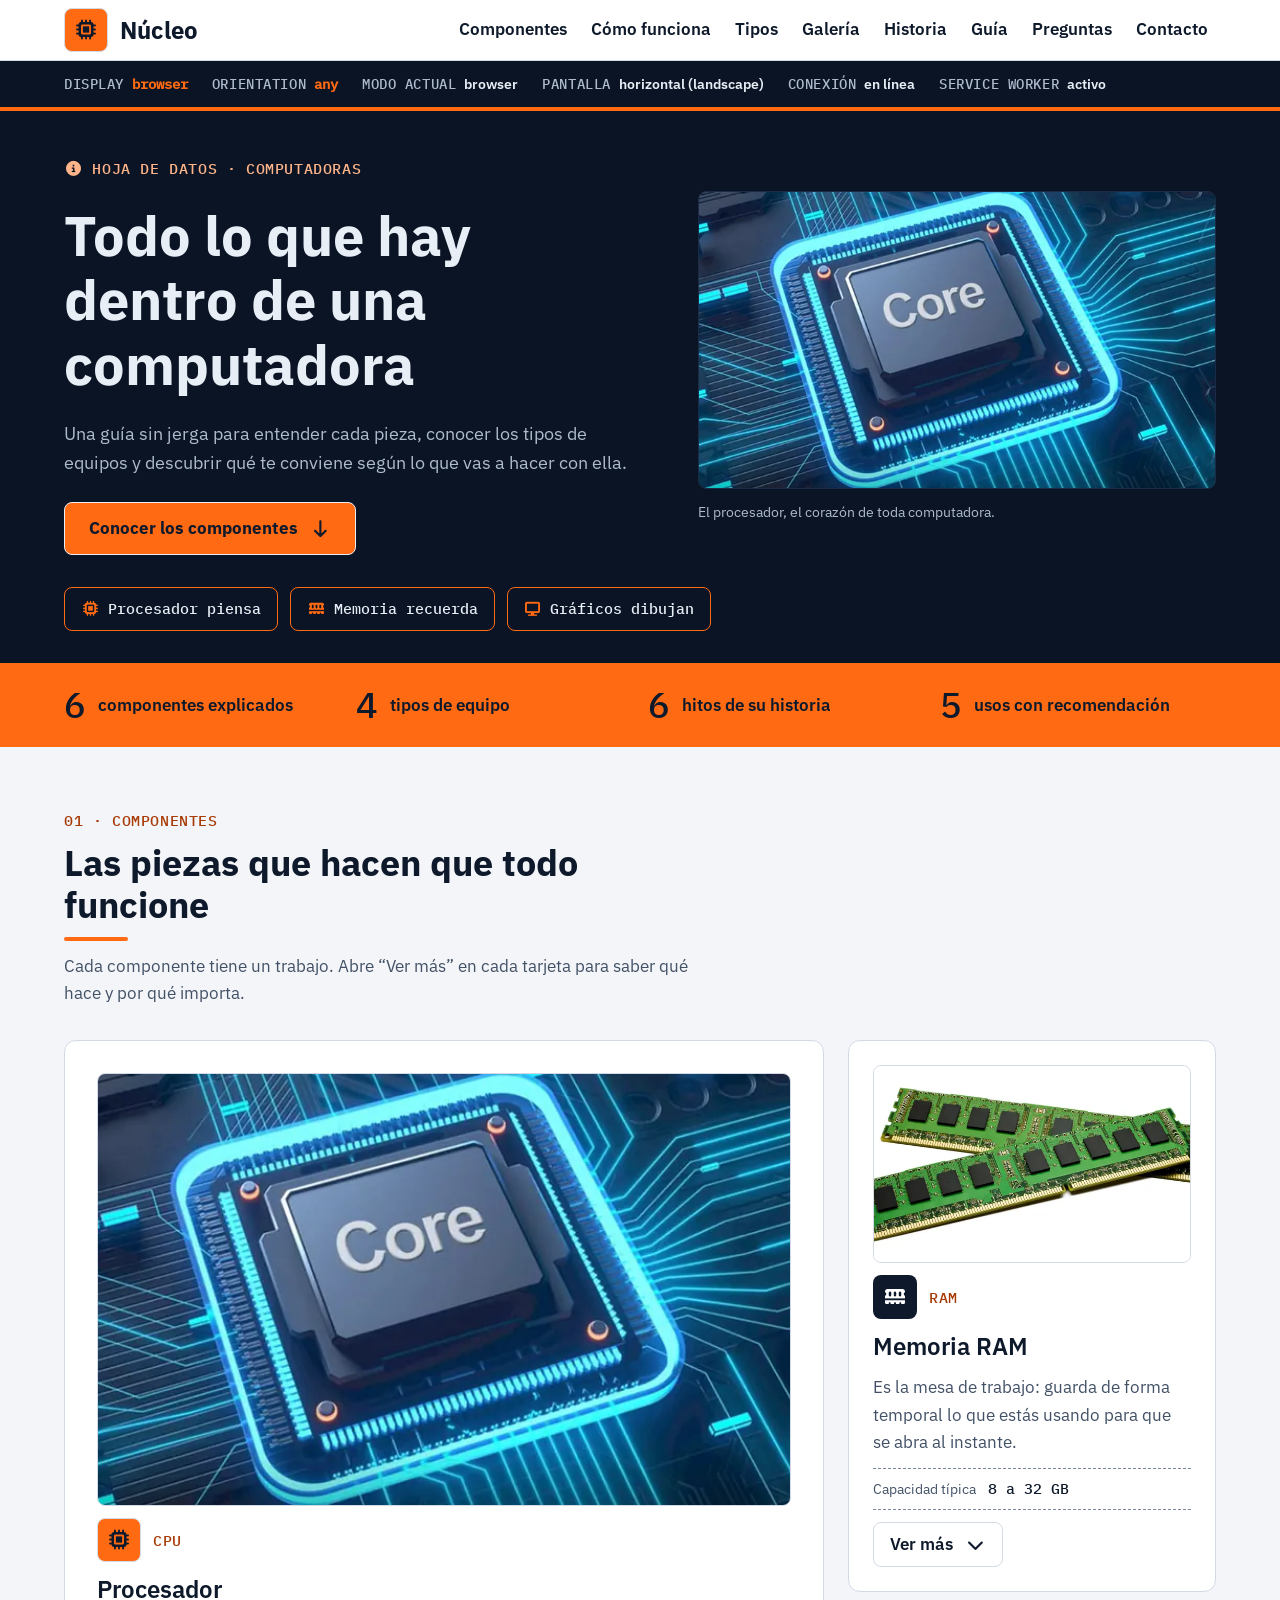
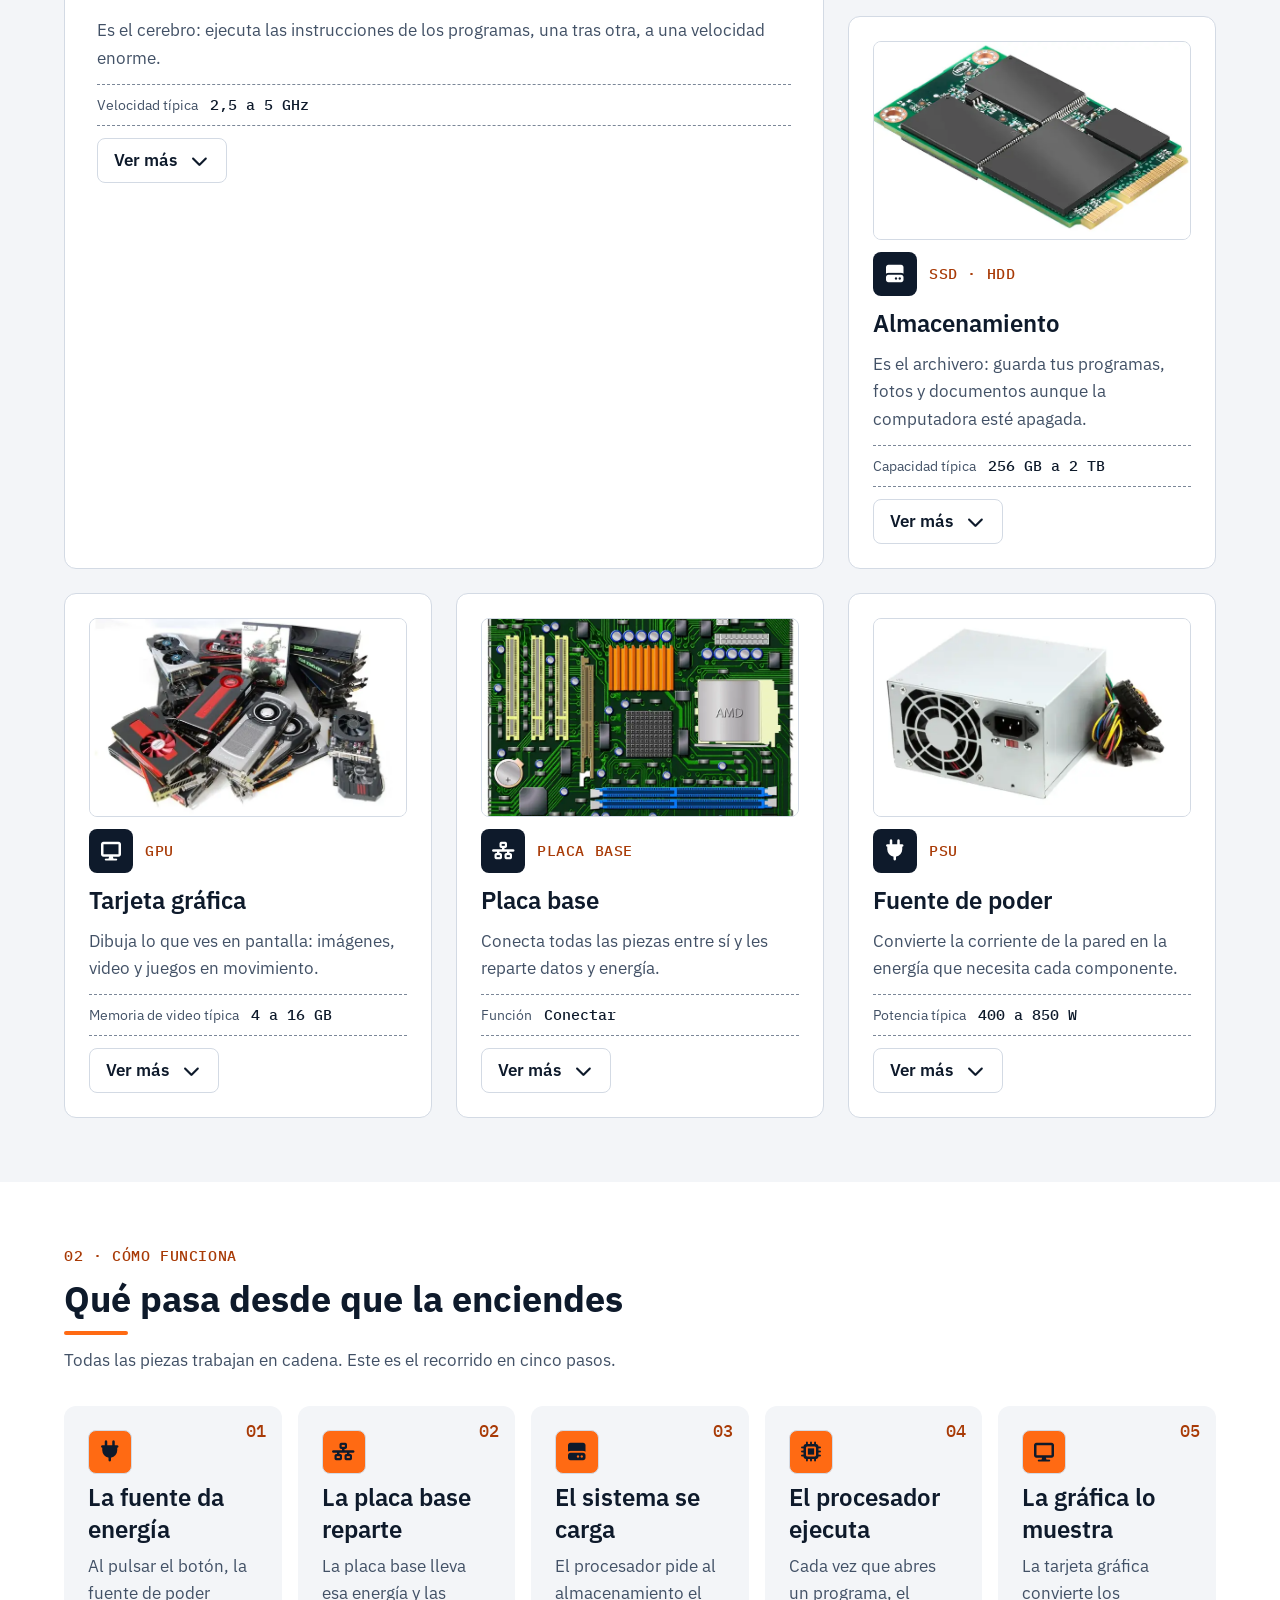
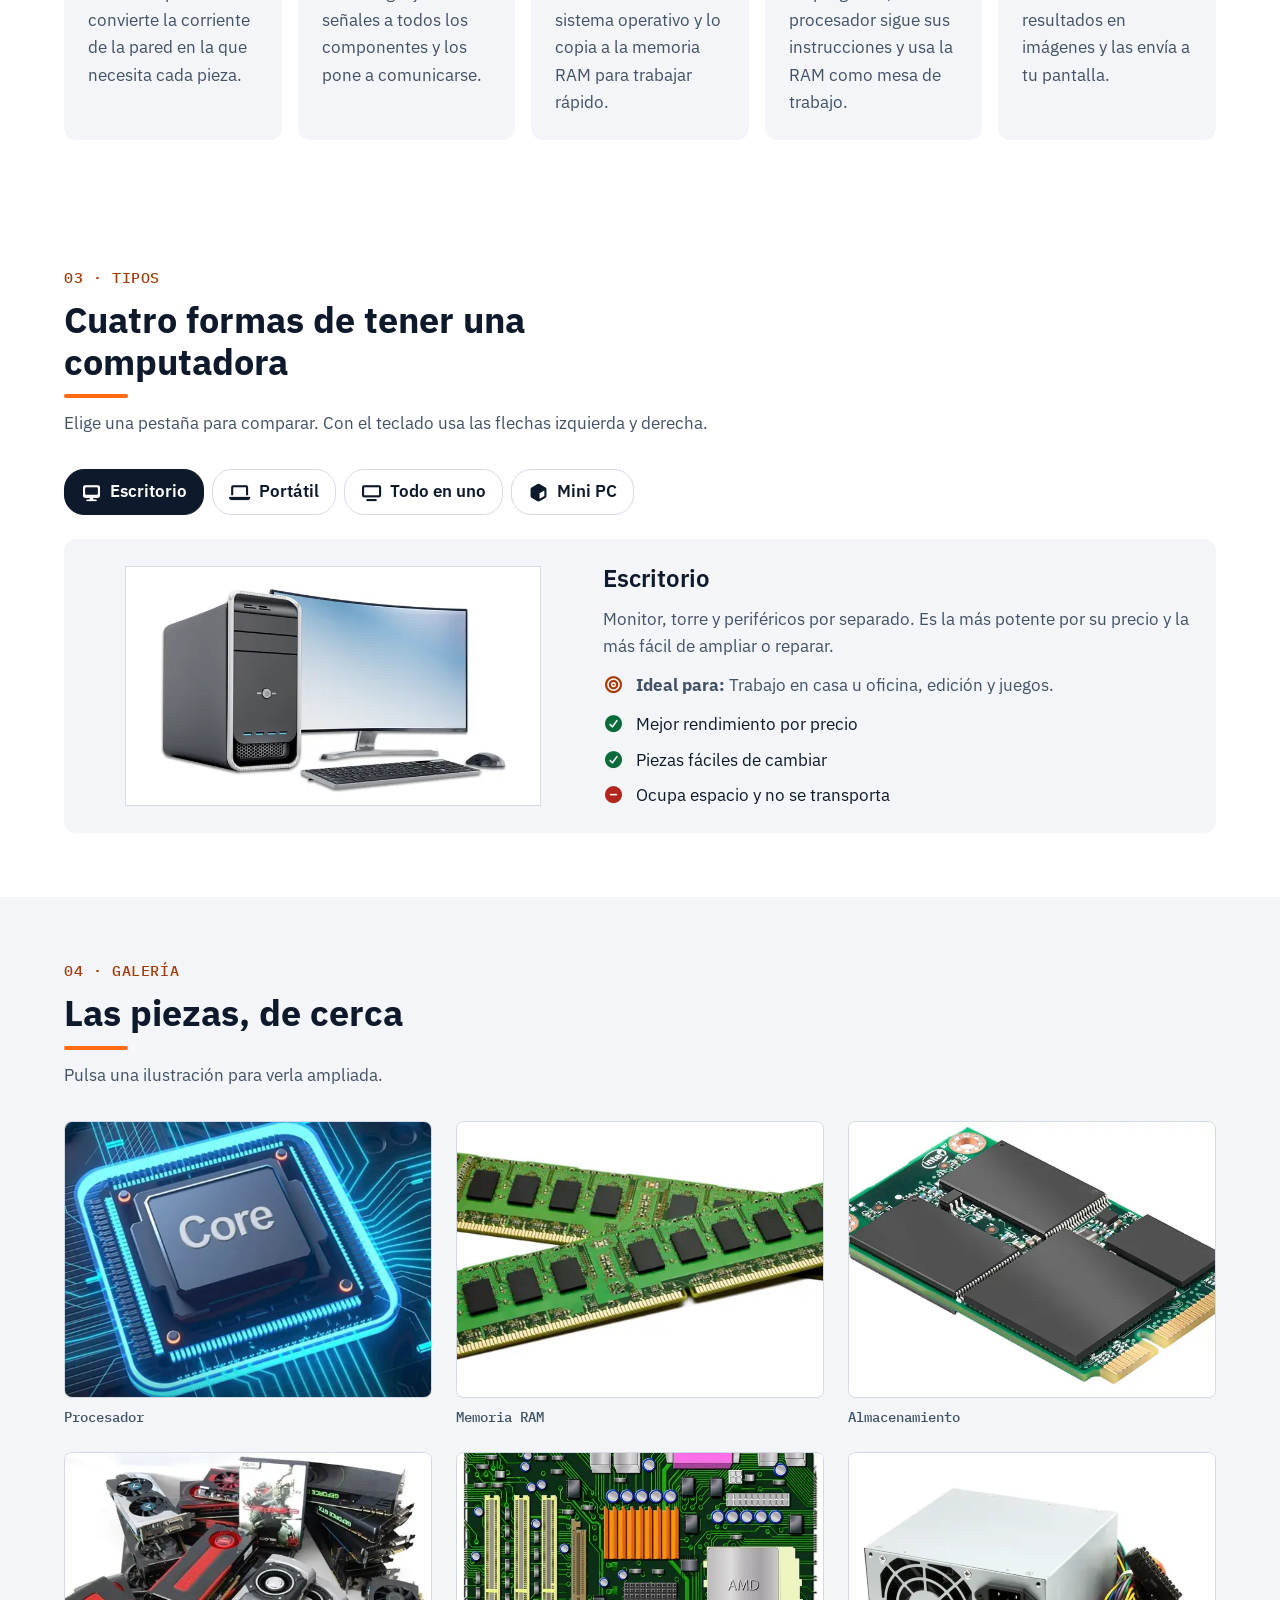
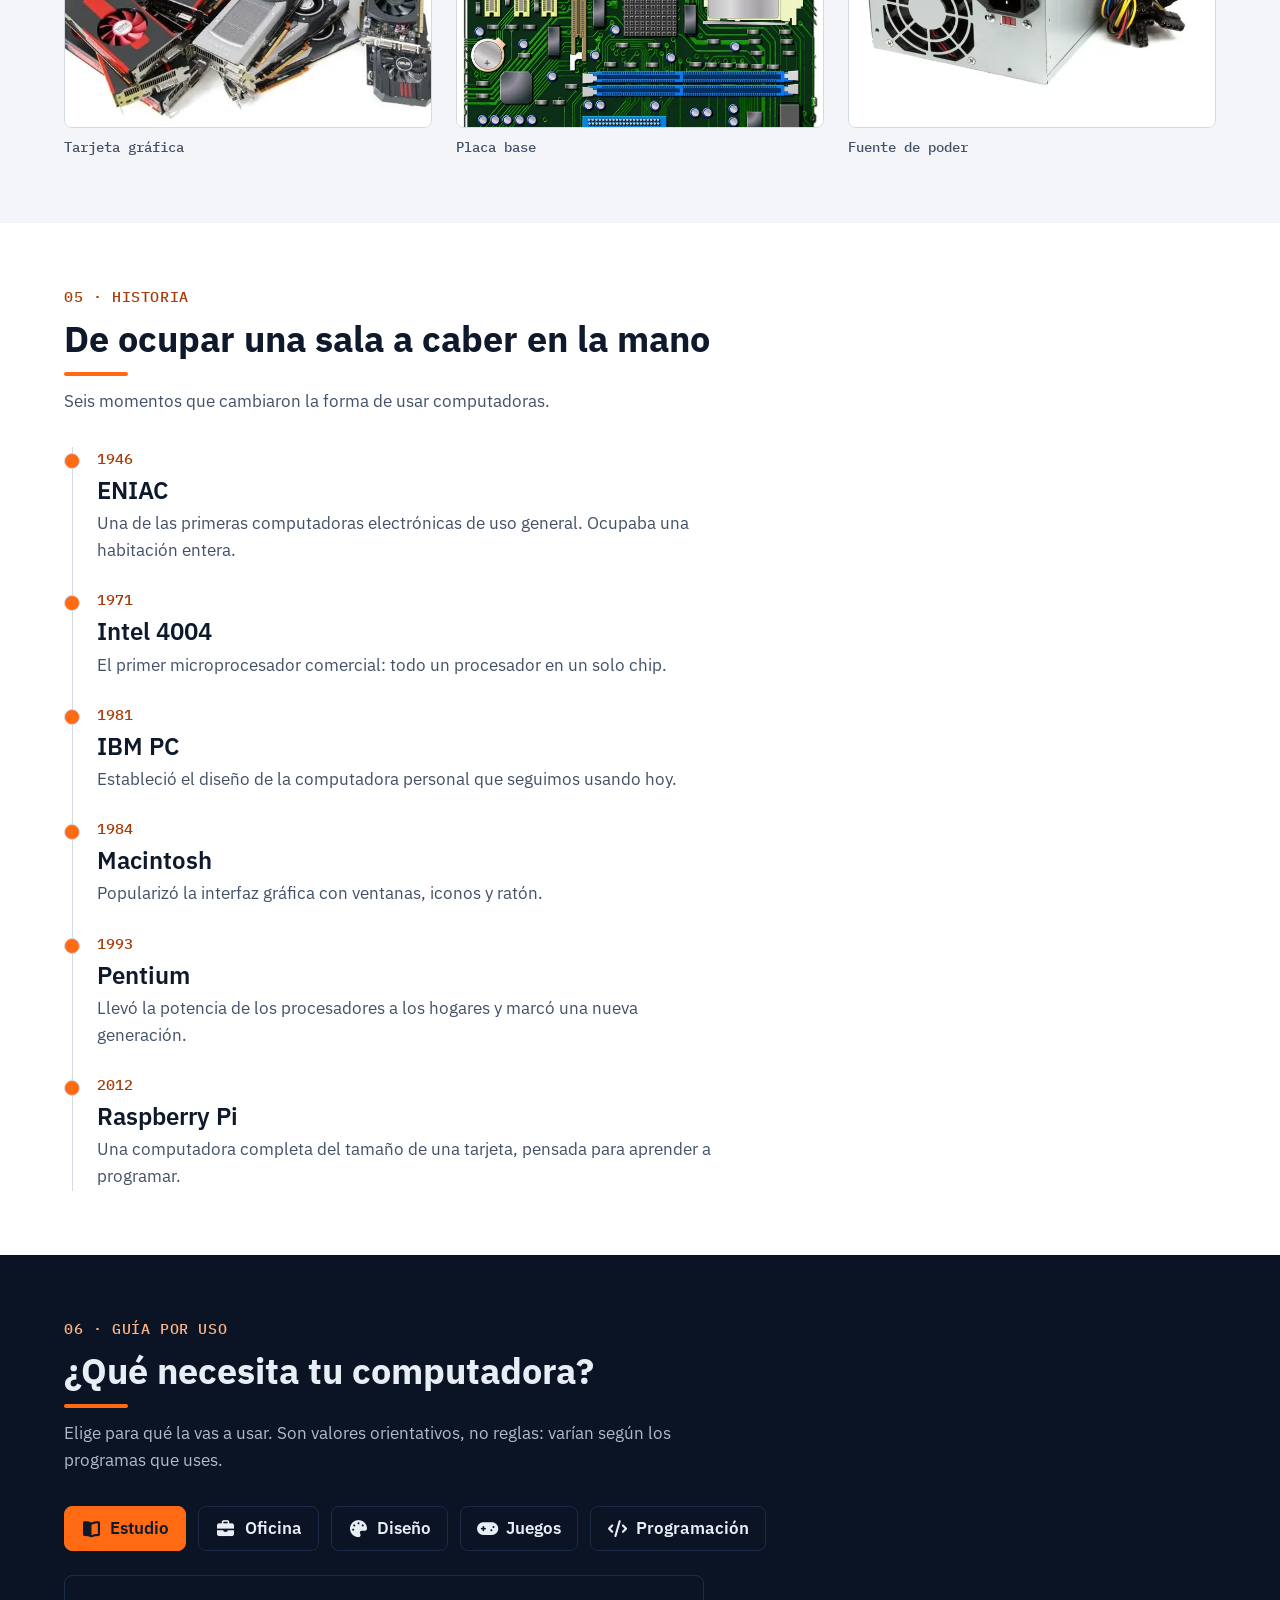
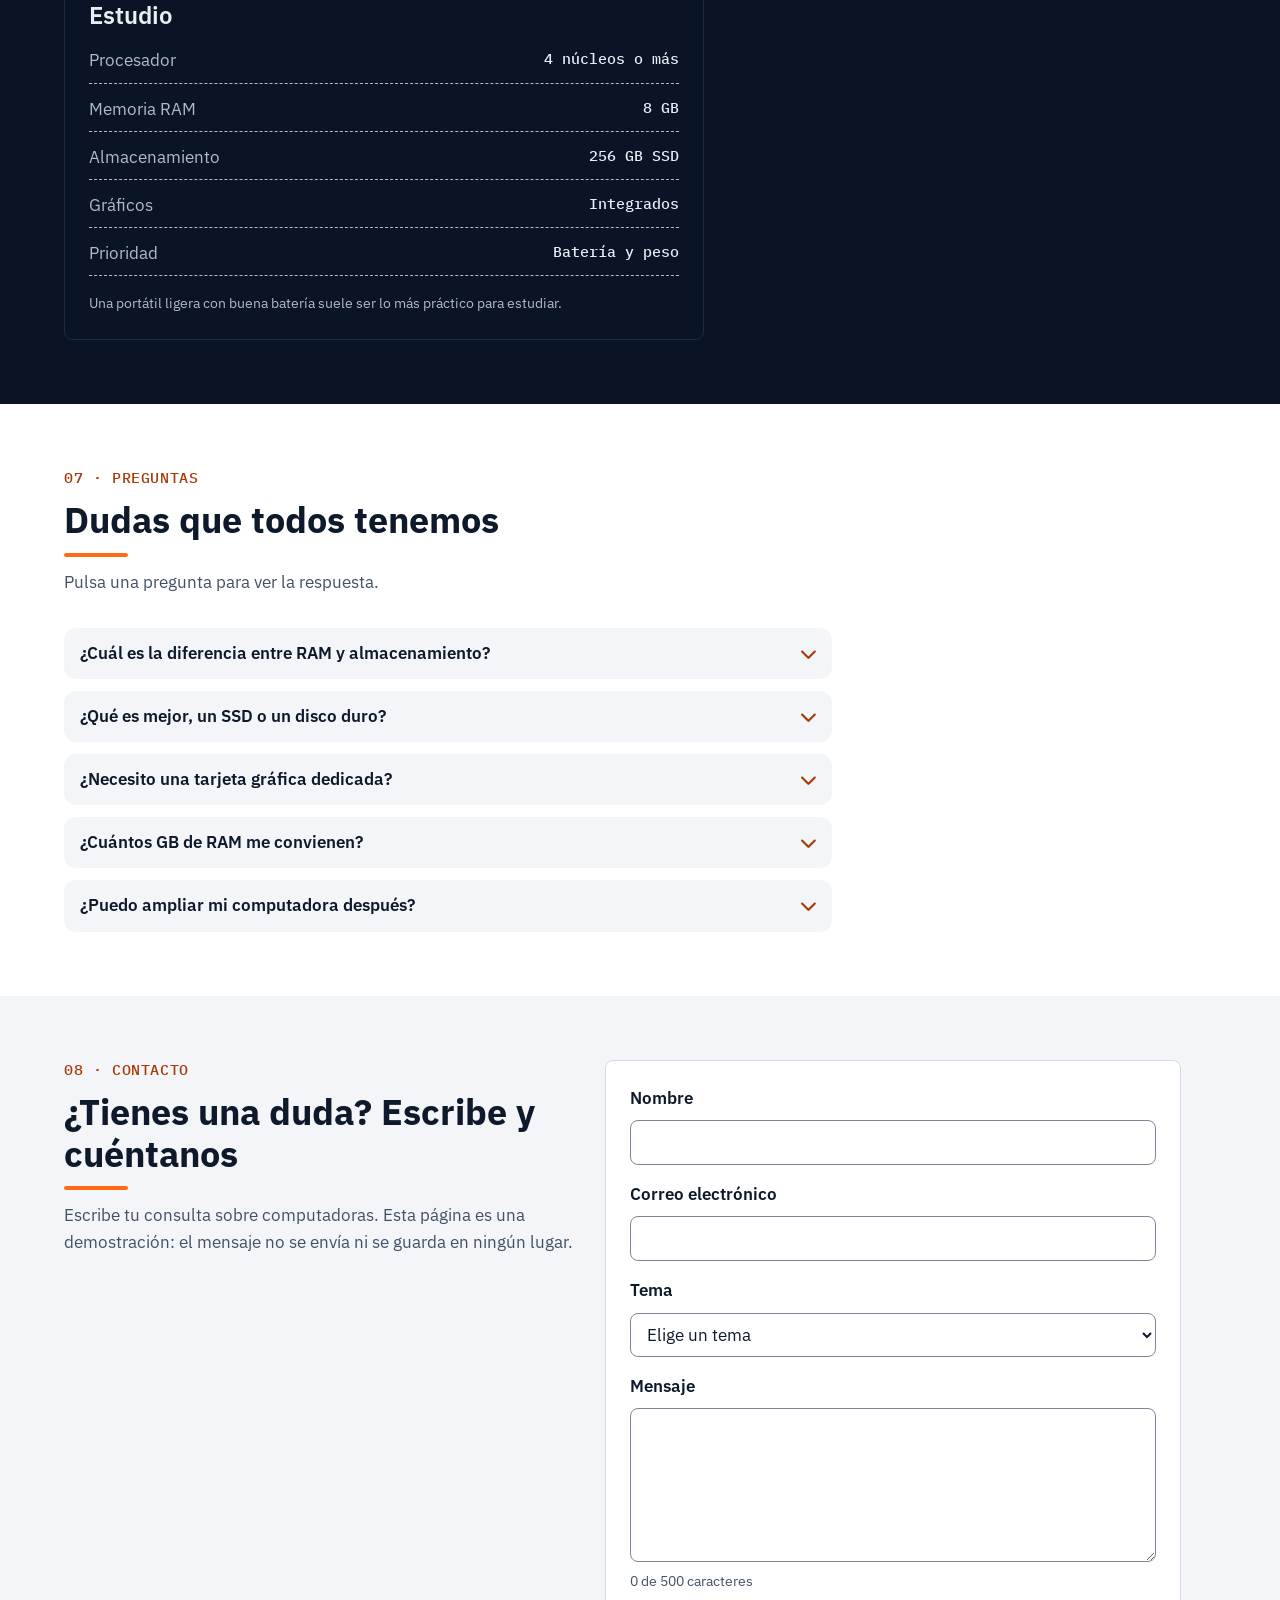
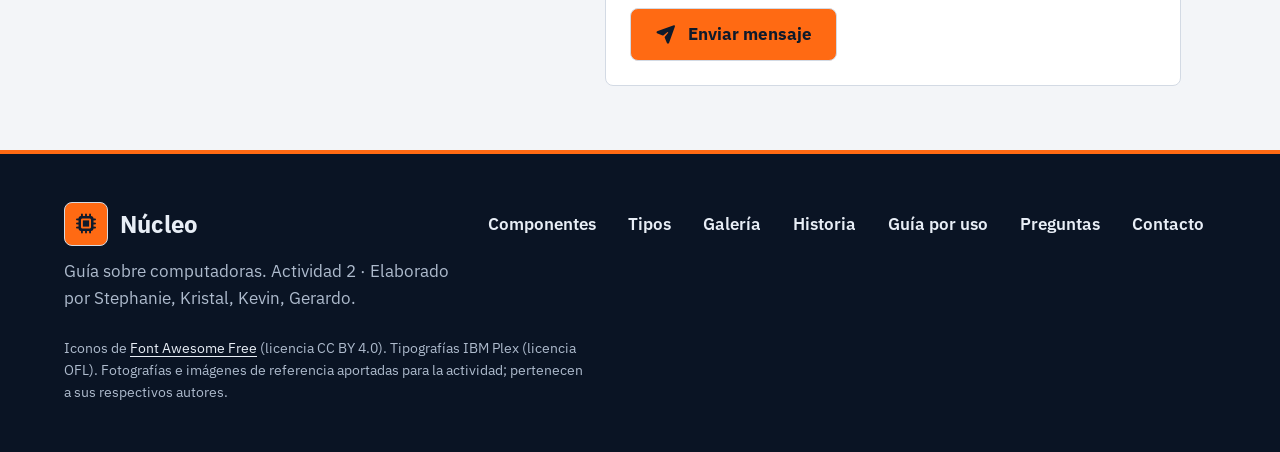
==== browser/index.html @ 6252b2b0 "pwa en 4 modos" ====
<!DOCTYPE html>
<html lang="es">
<head>
  <meta charset="utf-8">
  <meta name="viewport" content="width=device-width, initial-scale=1">
  <meta http-equiv="Content-Security-Policy" content="default-src 'self'; script-src 'self'; style-src 'self'; img-src 'self'; font-src 'self'; object-src 'none'; base-uri 'none'; form-action 'none'">
  <title>Núcleo · PWA browser</title>
  <meta name="description" content="Guía clara sobre computadoras: componentes, tipos, historia y qué equipo conviene según tu uso.">
  <link rel="icon" href="img/favicon.svg" type="image/svg+xml">
  <link rel="stylesheet" href="vendor/fontawesome/css/all.min.css">
  <link rel="stylesheet" href="css/estilos.css">
  <script src="js/app.js" defer></script>
  <link rel="manifest" href="manifest.json">
  <meta name="theme-color" content="#0A1424">
  <meta name="mobile-web-app-capable" content="yes">
  <meta name="apple-mobile-web-app-capable" content="yes">
  <meta name="apple-mobile-web-app-title" content="Núcleo Browser">
  <meta name="apple-mobile-web-app-status-bar-style" content="black-translucent">
  <link rel="apple-touch-icon" href="icons/apple-touch-icon.png">
  <link rel="stylesheet" href="css/pwa.css">
  <script src="js/pwa.js" defer></script>
</head>
<body>
  <a class="salto" href="#contenido">Saltar al contenido</a>

  <header class="encabezado">
    <div class="encabezado-interior">
      <a class="marca" href="#inicio" aria-label="Núcleo, ir al inicio">
        <span class="marca-logo"><i class="fa-solid fa-microchip" aria-hidden="true"></i></span>
        <span class="marca-nombre">Núcleo</span>
      </a>
      <button class="menu-boton" type="button" aria-expanded="false" aria-controls="menu-principal">
        <i class="fa-solid fa-bars" aria-hidden="true"></i>
        <span>Menú</span>
      </button>
      <nav id="menu-principal" class="menu" aria-label="Principal">
        <ul>
          <li><a href="#componentes">Componentes</a></li>
          <li><a href="#funcionamiento">Cómo funciona</a></li>
          <li><a href="#tipos">Tipos</a></li>
          <li><a href="#galeria">Galería</a></li>
          <li><a href="#historia">Historia</a></li>
          <li><a href="#guia">Guía</a></li>
          <li><a href="#preguntas">Preguntas</a></li>
          <li><a href="#contacto">Contacto</a></li>
        </ul>
      </nav>
    </div>
  </header>

  <section class="ficha-pwa" aria-label="Datos de esta versión PWA">
    <div class="contenedor ficha-pwa-interior">
      <dl>
        <div><dt>display</dt><dd class="declarado" id="pwa-display">browser</dd></div>
        <div><dt>orientation</dt><dd class="declarado" id="pwa-orientation">any</dd></div>
        <div><dt>Modo actual</dt><dd id="pwa-modo">—</dd></div>
        <div><dt>Pantalla</dt><dd id="pwa-giro">—</dd></div>
        <div><dt>Conexión</dt><dd id="pwa-red">—</dd></div>
        <div id="pwa-sw-dd"><dt>Service worker</dt><dd id="pwa-sw">—</dd></div>
      </dl>
      <button id="pwa-instalar" class="boton-instalar" type="button" hidden>
        <i class="fa-solid fa-download" aria-hidden="true"></i> Instalar app
      </button>
    </div>
  </section>

  <main id="contenido">
    <section id="inicio" class="hero" aria-labelledby="hero-titulo">
      <div class="hero-interior">
        <div class="hero-texto">
          <p class="rotulo rotulo-noche"><i class="fa-solid fa-circle-info" aria-hidden="true"></i> Hoja de datos · Computadoras</p>
          <h1 id="hero-titulo">Todo lo que hay dentro de una computadora</h1>
          <p class="hero-descripcion">Una guía sin jerga para entender cada pieza, conocer los tipos de equipos y descubrir qué te conviene según lo que vas a hacer con ella.</p>
          <a class="boton boton-primario" href="#componentes">
            Conocer los componentes
            <i class="fa-solid fa-arrow-down" aria-hidden="true"></i>
          </a>
        </div>
        <figure class="hero-visual">
          <div class="hero-marco">
            <img src="img/procesador.webp" alt="Procesador moderno con la palabra Core sobre una placa con pistas luminosas azules" width="720" height="412">
          </div>
          <figcaption class="hero-leyenda">El procesador, el corazón de toda computadora.</figcaption>
        </figure>
      </div>
      <ul class="hero-luces" aria-label="Piezas que trabajan juntas">
        <li class="luz luz-1"><i class="fa-solid fa-microchip" aria-hidden="true"></i> Procesador piensa</li>
        <li class="luz luz-2"><i class="fa-solid fa-memory" aria-hidden="true"></i> Memoria recuerda</li>
        <li class="luz luz-3"><i class="fa-solid fa-display" aria-hidden="true"></i> Gráficos dibujan</li>
      </ul>
    </section>

    <section class="cifras" aria-label="La guía en cifras">
      <ul class="cifras-lista">
        <li><span class="cifra">6</span> <span>componentes explicados</span></li>
        <li><span class="cifra">4</span> <span>tipos de equipo</span></li>
        <li><span class="cifra">6</span> <span>hitos de su historia</span></li>
        <li><span class="cifra">5</span> <span>usos con recomendación</span></li>
      </ul>
    </section>

    <section id="componentes" class="seccion" aria-labelledby="componentes-titulo">
      <div class="contenedor">
        <header class="seccion-cabecera">
          <p class="rotulo">01 · Componentes</p>
          <h2 id="componentes-titulo">Las piezas que hacen que todo funcione</h2>
          <p class="seccion-intro">Cada componente tiene un trabajo. Abre “Ver más” en cada tarjeta para saber qué hace y por qué importa.</p>
        </header>
        <div class="tarjetas">
          <article class="tarjeta tarjeta-destacada">
            <img class="tarjeta-foto" src="img/procesador.webp" alt="Procesador moderno con la palabra Core sobre una placa con pistas luminosas" width="720" height="412" loading="lazy">
            <div class="tarjeta-cabecera">
              <span class="tarjeta-icono"><i class="fa-solid fa-microchip" aria-hidden="true"></i></span>
              <p class="rotulo">CPU</p>
            </div>
            <h3>Procesador</h3>
            <p>Es el cerebro: ejecuta las instrucciones de los programas, una tras otra, a una velocidad enorme.</p>
            <p class="dato"><span class="dato-rotulo">Velocidad típica</span> <span class="dato-valor">2,5 a 5 GHz</span></p>
            <button class="ver-mas" type="button" aria-expanded="false" aria-controls="detalle-cpu">
              <span class="ver-mas-texto">Ver más</span>
              <i class="fa-solid fa-chevron-down" aria-hidden="true"></i>
            </button>
            <div id="detalle-cpu" class="detalle" hidden>
              <p>Un procesador moderno reúne varios núcleos: cada uno puede encargarse de una tarea distinta al mismo tiempo. Más núcleos ayudan al editar video o al abrir muchos programas; una velocidad mayor ayuda a que cada tarea termine antes.</p>
              <h4>Qué mirar al comprar</h4>
              <ul class="lista-iconos">
                <li><i class="fa-solid fa-circle-check" aria-hidden="true"></i> Cantidad de núcleos e hilos</li>
                <li><i class="fa-solid fa-circle-check" aria-hidden="true"></i> Velocidad en GHz</li>
                <li><i class="fa-solid fa-circle-check" aria-hidden="true"></i> Que sea compatible con tu placa base</li>
              </ul>
              <p class="curioso"><i class="fa-solid fa-lightbulb" aria-hidden="true"></i> <span><strong>Dato curioso:</strong> Un procesador se calienta: por eso lleva un disipador con ventilador encima.</span></p>
            </div>
          </article>

          <article class="tarjeta">
            <img class="tarjeta-foto" src="img/memoria-ram.webp" alt="Dos módulos de memoria RAM sobre fondo blanco" width="720" height="412" loading="lazy">
            <div class="tarjeta-cabecera">
              <span class="tarjeta-icono"><i class="fa-solid fa-memory" aria-hidden="true"></i></span>
              <p class="rotulo">RAM</p>
            </div>
            <h3>Memoria RAM</h3>
            <p>Es la mesa de trabajo: guarda de forma temporal lo que estás usando para que se abra al instante.</p>
            <p class="dato"><span class="dato-rotulo">Capacidad típica</span> <span class="dato-valor">8 a 32 GB</span></p>
            <button class="ver-mas" type="button" aria-expanded="false" aria-controls="detalle-ram">
              <span class="ver-mas-texto">Ver más</span>
              <i class="fa-solid fa-chevron-down" aria-hidden="true"></i>
            </button>
            <div id="detalle-ram" class="detalle" hidden>
              <p>Cuando apagas la computadora, la RAM se vacía. Si te falta memoria, el equipo se vuelve lento al tener muchas pestañas o programas abiertos a la vez.</p>
              <h4>Qué mirar al comprar</h4>
              <ul class="lista-iconos">
                <li><i class="fa-solid fa-circle-check" aria-hidden="true"></i> Capacidad total en GB</li>
                <li><i class="fa-solid fa-circle-check" aria-hidden="true"></i> Tipo (DDR4 o DDR5) compatible con tu placa</li>
                <li><i class="fa-solid fa-circle-check" aria-hidden="true"></i> Dos módulos iguales rinden mejor que uno</li>
              </ul>
              <p class="curioso"><i class="fa-solid fa-lightbulb" aria-hidden="true"></i> <span><strong>Dato curioso:</strong> La RAM es miles de veces más rápida que un disco, por eso se usa de mesa de trabajo.</span></p>
            </div>
          </article>

          <article class="tarjeta">
            <img class="tarjeta-foto" src="img/almacenamiento.webp" alt="Unidad de estado sólido con sus chips negros y su conector dorado" width="720" height="412" loading="lazy">
            <div class="tarjeta-cabecera">
              <span class="tarjeta-icono"><i class="fa-solid fa-hard-drive" aria-hidden="true"></i></span>
              <p class="rotulo">SSD · HDD</p>
            </div>
            <h3>Almacenamiento</h3>
            <p>Es el archivero: guarda tus programas, fotos y documentos aunque la computadora esté apagada.</p>
            <p class="dato"><span class="dato-rotulo">Capacidad típica</span> <span class="dato-valor">256 GB a 2 TB</span></p>
            <button class="ver-mas" type="button" aria-expanded="false" aria-controls="detalle-almacenamiento">
              <span class="ver-mas-texto">Ver más</span>
              <i class="fa-solid fa-chevron-down" aria-hidden="true"></i>
            </button>
            <div id="detalle-almacenamiento" class="detalle" hidden>
              <p>Las unidades de estado sólido (SSD) no tienen partes móviles y arrancan el sistema mucho más rápido que los discos duros (HDD), que a cambio ofrecen más espacio por menos dinero.</p>
              <h4>Qué mirar al comprar</h4>
              <ul class="lista-iconos">
                <li><i class="fa-solid fa-circle-check" aria-hidden="true"></i> SSD antes que HDD si quieres velocidad</li>
                <li><i class="fa-solid fa-circle-check" aria-hidden="true"></i> Capacidad según tus archivos</li>
                <li><i class="fa-solid fa-circle-check" aria-hidden="true"></i> Formato: 2,5 pulgadas o M.2</li>
              </ul>
              <p class="curioso"><i class="fa-solid fa-lightbulb" aria-hidden="true"></i> <span><strong>Dato curioso:</strong> Un SSD no tiene partes que se muevan, así que resiste mejor los golpes.</span></p>
            </div>
          </article>

          <article class="tarjeta">
            <img class="tarjeta-foto" src="img/tarjeta-grafica.webp" alt="Montón de tarjetas gráficas de distintas marcas" width="720" height="412" loading="lazy">
            <div class="tarjeta-cabecera">
              <span class="tarjeta-icono"><i class="fa-solid fa-display" aria-hidden="true"></i></span>
              <p class="rotulo">GPU</p>
            </div>
            <h3>Tarjeta gráfica</h3>
            <p>Dibuja lo que ves en pantalla: imágenes, video y juegos en movimiento.</p>
            <p class="dato"><span class="dato-rotulo">Memoria de video típica</span> <span class="dato-valor">4 a 16 GB</span></p>
            <button class="ver-mas" type="button" aria-expanded="false" aria-controls="detalle-gpu">
              <span class="ver-mas-texto">Ver más</span>
              <i class="fa-solid fa-chevron-down" aria-hidden="true"></i>
            </button>
            <div id="detalle-gpu" class="detalle" hidden>
              <p>Muchos equipos traen los gráficos integrados en el procesador, suficientes para ofimática y video. Una tarjeta dedicada se vuelve útil en diseño 3D, edición de video y videojuegos exigentes.</p>
              <h4>Qué mirar al comprar</h4>
              <ul class="lista-iconos">
                <li><i class="fa-solid fa-circle-check" aria-hidden="true"></i> Memoria de video (GB)</li>
                <li><i class="fa-solid fa-circle-check" aria-hidden="true"></i> Que tu fuente tenga potencia y conectores suficientes</li>
                <li><i class="fa-solid fa-circle-check" aria-hidden="true"></i> Que quepa en tu gabinete</li>
              </ul>
              <p class="curioso"><i class="fa-solid fa-lightbulb" aria-hidden="true"></i> <span><strong>Dato curioso:</strong> Las tarjetas gráficas también se usan para tareas de cálculo, no solo para juegos.</span></p>
            </div>
          </article>

          <article class="tarjeta">
            <img class="tarjeta-foto" src="img/placa-base.webp" alt="Placa base con zócalo del procesador, ranuras de memoria y de expansión" width="720" height="412" loading="lazy">
            <div class="tarjeta-cabecera">
              <span class="tarjeta-icono"><i class="fa-solid fa-network-wired" aria-hidden="true"></i></span>
              <p class="rotulo">Placa base</p>
            </div>
            <h3>Placa base</h3>
            <p>Conecta todas las piezas entre sí y les reparte datos y energía.</p>
            <p class="dato"><span class="dato-rotulo">Función</span> <span class="dato-valor">Conectar</span></p>
            <button class="ver-mas" type="button" aria-expanded="false" aria-controls="detalle-placa">
              <span class="ver-mas-texto">Ver más</span>
              <i class="fa-solid fa-chevron-down" aria-hidden="true"></i>
            </button>
            <div id="detalle-placa" class="detalle" hidden>
              <p>Define qué procesador y qué memoria puedes instalar, y cuántas unidades o puertos admite. Es la pieza que decide cuánto podrás ampliar tu equipo en el futuro.</p>
              <h4>Qué mirar al comprar</h4>
              <ul class="lista-iconos">
                <li><i class="fa-solid fa-circle-check" aria-hidden="true"></i> Zócalo compatible con tu procesador</li>
                <li><i class="fa-solid fa-circle-check" aria-hidden="true"></i> Cantidad de ranuras de memoria</li>
                <li><i class="fa-solid fa-circle-check" aria-hidden="true"></i> Puertos y ranuras M.2 disponibles</li>
              </ul>
              <p class="curioso"><i class="fa-solid fa-lightbulb" aria-hidden="true"></i> <span><strong>Dato curioso:</strong> Los condensadores que se ven como cilindros guardan y suavizan la energía.</span></p>
            </div>
          </article>

          <article class="tarjeta">
            <img class="tarjeta-foto" src="img/fuente-poder.webp" alt="Fuente de poder metálica con ventilador, conector de corriente y cables de colores" width="720" height="412" loading="lazy">
            <div class="tarjeta-cabecera">
              <span class="tarjeta-icono"><i class="fa-solid fa-plug" aria-hidden="true"></i></span>
              <p class="rotulo">PSU</p>
            </div>
            <h3>Fuente de poder</h3>
            <p>Convierte la corriente de la pared en la energía que necesita cada componente.</p>
            <p class="dato"><span class="dato-rotulo">Potencia típica</span> <span class="dato-valor">400 a 850 W</span></p>
            <button class="ver-mas" type="button" aria-expanded="false" aria-controls="detalle-fuente">
              <span class="ver-mas-texto">Ver más</span>
              <i class="fa-solid fa-chevron-down" aria-hidden="true"></i>
            </button>
            <div id="detalle-fuente" class="detalle" hidden>
              <p>Una fuente de calidad protege al resto de las piezas. Debe tener potencia de sobra para el equipo: un equipo con tarjeta gráfica dedicada necesita más que uno de oficina.</p>
              <h4>Qué mirar al comprar</h4>
              <ul class="lista-iconos">
                <li><i class="fa-solid fa-circle-check" aria-hidden="true"></i> Potencia en vatios con margen</li>
                <li><i class="fa-solid fa-circle-check" aria-hidden="true"></i> Certificación de eficiencia</li>
                <li><i class="fa-solid fa-circle-check" aria-hidden="true"></i> Conectores para tu tarjeta gráfica</li>
              </ul>
              <p class="curioso"><i class="fa-solid fa-lightbulb" aria-hidden="true"></i> <span><strong>Dato curioso:</strong> Un ventilador enfría la fuente y saca el aire caliente del gabinete.</span></p>
            </div>
          </article>
        </div>
      </div>
    </section>

    <section id="funcionamiento" class="seccion seccion-alt" aria-labelledby="funcionamiento-titulo">
      <div class="contenedor">
        <header class="seccion-cabecera">
          <p class="rotulo">02 · Cómo funciona</p>
          <h2 id="funcionamiento-titulo">Qué pasa desde que la enciendes</h2>
          <p class="seccion-intro">Todas las piezas trabajan en cadena. Este es el recorrido en cinco pasos.</p>
        </header>
        <ol class="pasos">
          <li>
            <span class="paso-icono"><i class="fa-solid fa-plug" aria-hidden="true"></i></span>
            <h3>La fuente da energía</h3>
            <p>Al pulsar el botón, la fuente de poder convierte la corriente de la pared en la que necesita cada pieza.</p>
          </li>
          <li>
            <span class="paso-icono"><i class="fa-solid fa-network-wired" aria-hidden="true"></i></span>
            <h3>La placa base reparte</h3>
            <p>La placa base lleva esa energía y las señales a todos los componentes y los pone a comunicarse.</p>
          </li>
          <li>
            <span class="paso-icono"><i class="fa-solid fa-hard-drive" aria-hidden="true"></i></span>
            <h3>El sistema se carga</h3>
            <p>El procesador pide al almacenamiento el sistema operativo y lo copia a la memoria RAM para trabajar rápido.</p>
          </li>
          <li>
            <span class="paso-icono"><i class="fa-solid fa-microchip" aria-hidden="true"></i></span>
            <h3>El procesador ejecuta</h3>
            <p>Cada vez que abres un programa, el procesador sigue sus instrucciones y usa la RAM como mesa de trabajo.</p>
          </li>
          <li>
            <span class="paso-icono"><i class="fa-solid fa-display" aria-hidden="true"></i></span>
            <h3>La gráfica lo muestra</h3>
            <p>La tarjeta gráfica convierte los resultados en imágenes y las envía a tu pantalla.</p>
          </li>
        </ol>
      </div>
    </section>

    <section id="tipos" class="seccion seccion-alt" aria-labelledby="tipos-titulo">
      <div class="contenedor">
        <header class="seccion-cabecera">
          <p class="rotulo">03 · Tipos</p>
          <h2 id="tipos-titulo">Cuatro formas de tener una computadora</h2>
          <p class="seccion-intro">Elige una pestaña para comparar. Con el teclado usa las flechas izquierda y derecha.</p>
        </header>
        <div class="pestanas">
          <div class="pestanas-lista" role="tablist" aria-label="Tipos de computadoras">
            <button class="pestana" id="pestana-escritorio" role="tab" type="button" aria-selected="true" aria-controls="panel-escritorio"><i class="fa-solid fa-desktop" aria-hidden="true"></i> Escritorio</button>
            <button class="pestana" id="pestana-portatil" role="tab" type="button" aria-selected="false" aria-controls="panel-portatil" tabindex="-1"><i class="fa-solid fa-laptop" aria-hidden="true"></i> Portátil</button>
            <button class="pestana" id="pestana-todo-en-uno" role="tab" type="button" aria-selected="false" aria-controls="panel-todo-en-uno" tabindex="-1"><i class="fa-solid fa-tv" aria-hidden="true"></i> Todo en uno</button>
            <button class="pestana" id="pestana-mini-pc" role="tab" type="button" aria-selected="false" aria-controls="panel-mini-pc" tabindex="-1"><i class="fa-solid fa-cube" aria-hidden="true"></i> Mini PC</button>
          </div>

          <div class="panel" id="panel-escritorio" role="tabpanel" aria-labelledby="pestana-escritorio" tabindex="0">
            <img src="img/tipo-escritorio.webp" alt="Dibujo de una computadora de escritorio con monitor, torre y teclado" width="320" height="240">
            <div class="panel-texto">
              <h3>Escritorio</h3>
              <p>Monitor, torre y periféricos por separado. Es la más potente por su precio y la más fácil de ampliar o reparar.</p>
              <p class="ideal"><i class="fa-solid fa-bullseye" aria-hidden="true"></i> <span><strong>Ideal para:</strong> Trabajo en casa u oficina, edición y juegos.</span></p>
              <ul class="lista-iconos">
                <li><i class="fa-solid fa-circle-check" aria-hidden="true"></i> Mejor rendimiento por precio</li>
                <li><i class="fa-solid fa-circle-check" aria-hidden="true"></i> Piezas fáciles de cambiar</li>
                <li><i class="fa-solid fa-circle-minus" aria-hidden="true"></i> Ocupa espacio y no se transporta</li>
              </ul>
            </div>
          </div>
          <div class="panel" id="panel-portatil" role="tabpanel" aria-labelledby="pestana-portatil" tabindex="0" hidden>
            <img src="img/tipo-portatil.webp" alt="Dibujo de una computadora portátil abierta" width="320" height="240">
            <div class="panel-texto">
              <h3>Portátil</h3>
              <p>Pantalla, teclado y batería en un solo cuerpo. Se lleva a todas partes y funciona sin enchufe durante horas.</p>
              <p class="ideal"><i class="fa-solid fa-bullseye" aria-hidden="true"></i> <span><strong>Ideal para:</strong> Estudiantes, viajes y trabajo en movimiento.</span></p>
              <ul class="lista-iconos">
                <li><i class="fa-solid fa-circle-check" aria-hidden="true"></i> Se transporta con facilidad</li>
                <li><i class="fa-solid fa-circle-check" aria-hidden="true"></i> Trae batería integrada</li>
                <li><i class="fa-solid fa-circle-minus" aria-hidden="true"></i> Ampliarla es más difícil</li>
              </ul>
            </div>
          </div>
          <div class="panel" id="panel-todo-en-uno" role="tabpanel" aria-labelledby="pestana-todo-en-uno" tabindex="0" hidden>
            <img src="img/tipo-todo-en-uno.webp" alt="Dibujo de una computadora todo en uno: la pantalla contiene las piezas" width="320" height="240">
            <div class="panel-texto">
              <h3>Todo en uno</h3>
              <p>Las piezas viven detrás de la pantalla. Deja el escritorio limpio y con pocos cables.</p>
              <p class="ideal"><i class="fa-solid fa-bullseye" aria-hidden="true"></i> <span><strong>Ideal para:</strong> Hogar, recepciones y oficinas con poco espacio.</span></p>
              <ul class="lista-iconos">
                <li><i class="fa-solid fa-circle-check" aria-hidden="true"></i> Ordenada y con pocos cables</li>
                <li><i class="fa-solid fa-circle-check" aria-hidden="true"></i> Ideal para el hogar y la oficina</li>
                <li><i class="fa-solid fa-circle-minus" aria-hidden="true"></i> Difícil de reparar o ampliar</li>
              </ul>
            </div>
          </div>
          <div class="panel" id="panel-mini-pc" role="tabpanel" aria-labelledby="pestana-mini-pc" tabindex="0" hidden>
            <img src="img/tipo-mini-pc.webp" alt="Dibujo de una mini PC: una caja pequeña junto a un monitor" width="320" height="240">
            <div class="panel-texto">
              <h3>Mini PC</h3>
              <p>Una caja del tamaño de un libro que se conecta a cualquier pantalla. Consume poca energía y casi no hace ruido.</p>
              <p class="ideal"><i class="fa-solid fa-bullseye" aria-hidden="true"></i> <span><strong>Ideal para:</strong> Salas, oficinas y proyectos con poco consumo.</span></p>
              <ul class="lista-iconos">
                <li><i class="fa-solid fa-circle-check" aria-hidden="true"></i> Ocupa muy poco espacio</li>
                <li><i class="fa-solid fa-circle-check" aria-hidden="true"></i> Bajo consumo de energía</li>
                <li><i class="fa-solid fa-circle-minus" aria-hidden="true"></i> Menos potencia para juegos exigentes</li>
              </ul>
            </div>
          </div>
        </div>
      </div>
    </section>

    <section id="galeria" class="seccion" aria-labelledby="galeria-titulo">
      <div class="contenedor">
        <header class="seccion-cabecera">
          <p class="rotulo">04 · Galería</p>
          <h2 id="galeria-titulo">Las piezas, de cerca</h2>
          <p class="seccion-intro">Pulsa una ilustración para verla ampliada.</p>
        </header>
        <ul class="galeria">
          <li><figure>
            <button class="miniatura" type="button" aria-label="Ampliar: Procesador" data-leyenda="Procesador: ejecuta las instrucciones de los programas.">
              <img src="img/procesador.webp" alt="Procesador visto desde arriba, con sus patas a los cuatro lados" width="320" height="240">
            </button>
            <figcaption>Procesador</figcaption>
          </figure></li>
          <li><figure>
            <button class="miniatura" type="button" aria-label="Ampliar: Memoria RAM" data-leyenda="Memoria RAM: guarda de forma temporal lo que estás usando.">
              <img src="img/memoria-ram.webp" alt="Módulo de memoria RAM con cuatro chips" width="320" height="240">
            </button>
            <figcaption>Memoria RAM</figcaption>
          </figure></li>
          <li><figure>
            <button class="miniatura" type="button" aria-label="Ampliar: Almacenamiento" data-leyenda="Almacenamiento: guarda tus archivos aunque se apague el equipo.">
              <img src="img/almacenamiento.webp" alt="Unidad de almacenamiento de estado sólido con su conector" width="320" height="240">
            </button>
            <figcaption>Almacenamiento</figcaption>
          </figure></li>
          <li><figure>
            <button class="miniatura" type="button" aria-label="Ampliar: Tarjeta gráfica" data-leyenda="Tarjeta gráfica: dibuja las imágenes que ves en pantalla.">
              <img src="img/tarjeta-grafica.webp" alt="Tarjeta gráfica con dos ventiladores y su conector" width="320" height="240">
            </button>
            <figcaption>Tarjeta gráfica</figcaption>
          </figure></li>
          <li><figure>
            <button class="miniatura" type="button" aria-label="Ampliar: Placa base" data-leyenda="Placa base: conecta todas las piezas y les reparte energía.">
              <img src="img/placa-base.webp" alt="Placa base con zócalo del procesador, ranuras de memoria y de expansión" width="320" height="240">
            </button>
            <figcaption>Placa base</figcaption>
          </figure></li>
          <li><figure>
            <button class="miniatura" type="button" aria-label="Ampliar: Fuente de poder" data-leyenda="Fuente de poder: convierte la corriente de la pared en energía para cada pieza.">
              <img src="img/fuente-poder.webp" alt="Fuente de poder con ventilador y cables de salida" width="320" height="240">
            </button>
            <figcaption>Fuente de poder</figcaption>
          </figure></li>
        </ul>
      </div>
    </section>

    <section id="historia" class="seccion seccion-alt" aria-labelledby="historia-titulo">
      <div class="contenedor">
        <header class="seccion-cabecera">
          <p class="rotulo">05 · Historia</p>
          <h2 id="historia-titulo">De ocupar una sala a caber en la mano</h2>
          <p class="seccion-intro">Seis momentos que cambiaron la forma de usar computadoras.</p>
        </header>
        <ol class="linea-tiempo">
          <li>
            <p class="anio">1946</p>
            <h3>ENIAC</h3>
            <p>Una de las primeras computadoras electrónicas de uso general. Ocupaba una habitación entera.</p>
          </li>
          <li>
            <p class="anio">1971</p>
            <h3>Intel 4004</h3>
            <p>El primer microprocesador comercial: todo un procesador en un solo chip.</p>
          </li>
          <li>
            <p class="anio">1981</p>
            <h3>IBM PC</h3>
            <p>Estableció el diseño de la computadora personal que seguimos usando hoy.</p>
          </li>
          <li>
            <p class="anio">1984</p>
            <h3>Macintosh</h3>
            <p>Popularizó la interfaz gráfica con ventanas, iconos y ratón.</p>
          </li>
          <li>
            <p class="anio">1993</p>
            <h3>Pentium</h3>
            <p>Llevó la potencia de los procesadores a los hogares y marcó una nueva generación.</p>
          </li>
          <li>
            <p class="anio">2012</p>
            <h3>Raspberry Pi</h3>
            <p>Una computadora completa del tamaño de una tarjeta, pensada para aprender a programar.</p>
          </li>
        </ol>
      </div>
    </section>

    <section id="guia" class="seccion seccion-noche" aria-labelledby="guia-titulo">
      <div class="contenedor">
        <header class="seccion-cabecera">
          <p class="rotulo rotulo-noche">06 · Guía por uso</p>
          <h2 id="guia-titulo">¿Qué necesita tu computadora?</h2>
          <p class="seccion-intro">Elige para qué la vas a usar. Son valores orientativos, no reglas: varían según los programas que uses.</p>
        </header>
        <div class="usos" role="group" aria-label="Uso principal">
          <button class="uso" type="button" aria-pressed="true" data-uso="estudio"><i class="fa-solid fa-book-open" aria-hidden="true"></i> Estudio</button>
          <button class="uso" type="button" aria-pressed="false" data-uso="oficina"><i class="fa-solid fa-briefcase" aria-hidden="true"></i> Oficina</button>
          <button class="uso" type="button" aria-pressed="false" data-uso="diseno"><i class="fa-solid fa-palette" aria-hidden="true"></i> Diseño</button>
          <button class="uso" type="button" aria-pressed="false" data-uso="juegos"><i class="fa-solid fa-gamepad" aria-hidden="true"></i> Juegos</button>
          <button class="uso" type="button" aria-pressed="false" data-uso="programacion"><i class="fa-solid fa-code" aria-hidden="true"></i> Programación</button>
        </div>
        <div id="guia-resultado" class="resultado" aria-live="polite">
          <h3 id="guia-uso-titulo">Estudio</h3>
          <dl class="ficha">
            <div><dt>Procesador</dt><dd>4 núcleos o más</dd></div>
            <div><dt>Memoria RAM</dt><dd>8 GB</dd></div>
            <div><dt>Almacenamiento</dt><dd>256 GB SSD</dd></div>
            <div><dt>Gráficos</dt><dd>Integrados</dd></div>
            <div><dt>Prioridad</dt><dd>Batería y peso</dd></div>
          </dl>
          <p id="guia-nota" class="nota">Una portátil ligera con buena batería suele ser lo más práctico para estudiar.</p>
        </div>
      </div>
    </section>

    <section id="preguntas" class="seccion seccion-alt" aria-labelledby="preguntas-titulo">
      <div class="contenedor">
        <header class="seccion-cabecera">
          <p class="rotulo">07 · Preguntas</p>
          <h2 id="preguntas-titulo">Dudas que todos tenemos</h2>
          <p class="seccion-intro">Pulsa una pregunta para ver la respuesta.</p>
        </header>
        <div class="preguntas">
          <details>
            <summary>¿Cuál es la diferencia entre RAM y almacenamiento?</summary>
            <p>La RAM guarda de forma temporal lo que usas en este momento y se vacía al apagar. El almacenamiento guarda tus archivos y programas de forma permanente. Piensa en la RAM como una mesa de trabajo y en el almacenamiento como el archivero.</p>
          </details>
          <details>
            <summary>¿Qué es mejor, un SSD o un disco duro?</summary>
            <p>El SSD es mucho más rápido y resistente a golpes; el disco duro (HDD) ofrece más espacio por menos dinero. Muchas personas usan un SSD para el sistema y los programas, y un disco duro para archivos grandes.</p>
          </details>
          <details>
            <summary>¿Necesito una tarjeta gráfica dedicada?</summary>
            <p>Para navegar, estudiar y trabajar con documentos bastan los gráficos integrados del procesador. Una tarjeta dedicada ayuda en videojuegos exigentes, diseño 3D y edición de video.</p>
          </details>
          <details>
            <summary>¿Cuántos GB de RAM me convienen?</summary>
            <p>Como referencia orientativa, 8 GB sirven para estudio y oficina, y 16 GB o más para diseño, programación y juegos. Depende de los programas que uses: revisa los requisitos de los tuyos.</p>
          </details>
          <details>
            <summary>¿Puedo ampliar mi computadora después?</summary>
            <p>En una de escritorio casi todo se puede cambiar o ampliar. En una portátil suele poder ampliarse la RAM y el almacenamiento, según el modelo. En un todo en uno o una mini PC la ampliación es más limitada.</p>
          </details>
        </div>
      </div>
    </section>

    <section id="contacto" class="seccion" aria-labelledby="contacto-titulo">
      <div class="contenedor contacto">
        <header class="seccion-cabecera">
          <p class="rotulo">08 · Contacto</p>
          <h2 id="contacto-titulo">¿Tienes una duda? Escribe y cuéntanos</h2>
          <p class="seccion-intro">Escribe tu consulta sobre computadoras. Esta página es una demostración: el mensaje no se envía ni se guarda en ningún lugar.</p>
        </header>
        <form id="formulario" novalidate>
          <div class="campo">
            <label for="nombre">Nombre</label>
            <input id="nombre" name="nombre" type="text" maxlength="80" autocomplete="name" aria-describedby="error-nombre">
            <p id="error-nombre" class="error"></p>
          </div>
          <div class="campo">
            <label for="correo">Correo electrónico</label>
            <input id="correo" name="correo" type="email" maxlength="120" autocomplete="email" aria-describedby="error-correo">
            <p id="error-correo" class="error"></p>
          </div>
          <div class="campo">
            <label for="tema">Tema</label>
            <select id="tema" name="tema" aria-describedby="error-tema">
              <option value="">Elige un tema</option>
              <option value="duda">Duda general</option>
              <option value="compra">Qué equipo comprar</option>
              <option value="piezas">Componentes y piezas</option>
              <option value="otro">Otro</option>
            </select>
            <p id="error-tema" class="error"></p>
          </div>
          <div class="campo">
            <label for="mensaje">Mensaje</label>
            <textarea id="mensaje" name="mensaje" rows="5" maxlength="500" aria-describedby="contador error-mensaje"></textarea>
            <p id="contador" class="contador">0 de 500 caracteres</p>
            <p id="error-mensaje" class="error"></p>
          </div>
          <button class="boton boton-primario" type="submit">
            <i class="fa-solid fa-paper-plane" aria-hidden="true"></i>
            Enviar mensaje
          </button>
          <p id="estado" class="estado" role="status"></p>
        </form>
      </div>
    </section>
  </main>

  <dialog id="visor" class="visor" aria-label="Ilustración ampliada">
    <figure>
      <img src="img/procesador.webp" alt="" width="320" height="240">
      <figcaption id="visor-leyenda"></figcaption>
    </figure>
    <button class="cerrar" type="button">
      <i class="fa-solid fa-xmark" aria-hidden="true"></i>
      <span>Cerrar</span>
    </button>
  </dialog>

  <footer class="pie">
    <div class="contenedor pie-interior">
      <div class="pie-marca">
        <a class="marca" href="#inicio" aria-label="Núcleo, ir al inicio">
          <span class="marca-logo"><i class="fa-solid fa-microchip" aria-hidden="true"></i></span>
          <span class="marca-nombre">Núcleo</span>
        </a>
        <p>Guía sobre computadoras. Actividad 2 · Elaborado por Stephanie, Kristal, Kevin, Gerardo.</p>
      </div>
      <nav aria-label="Secciones">
        <ul class="pie-enlaces">
          <li><a href="#componentes">Componentes</a></li>
          <li><a href="#tipos">Tipos</a></li>
          <li><a href="#galeria">Galería</a></li>
          <li><a href="#historia">Historia</a></li>
          <li><a href="#guia">Guía por uso</a></li>
          <li><a href="#preguntas">Preguntas</a></li>
          <li><a href="#contacto">Contacto</a></li>
        </ul>
      </nav>
      <p class="pie-creditos">Iconos de <a href="https://fontawesome.com" rel="noopener noreferrer">Font Awesome Free</a> (licencia CC BY 4.0). Tipografías IBM Plex (licencia OFL). Fotografías e imágenes de referencia aportadas para la actividad; pertenecen a sus respectivos autores.</p>
    </div>
  </footer>
</body>
</html>
---- browser/css/estilos.css ----
/* Núcleo · estilos de la página (sistema de diseño "ficha técnica").
   Todo valor visual sale de los tokens de :root; ver docs/design/system.md. */

@font-face {
  font-family: "IBM Plex Sans";
  font-style: normal;
  font-weight: 400;
  font-display: swap;
  src: url("../fonts/ibm-plex-sans-latin-400-normal.woff2") format("woff2");
}
@font-face {
  font-family: "IBM Plex Sans";
  font-style: normal;
  font-weight: 600;
  font-display: swap;
  src: url("../fonts/ibm-plex-sans-latin-600-normal.woff2") format("woff2");
}
@font-face {
  font-family: "IBM Plex Sans";
  font-style: normal;
  font-weight: 700;
  font-display: swap;
  src: url("../fonts/ibm-plex-sans-latin-700-normal.woff2") format("woff2");
}
@font-face {
  font-family: "IBM Plex Mono";
  font-style: normal;
  font-weight: 500;
  font-display: swap;
  src: url("../fonts/ibm-plex-mono-latin-500-normal.woff2") format("woff2");
}

:root {
  /* Color */
  --color-bg: #F3F5F8;
  --color-surface: #FFFFFF;
  --color-text: #0E1A2B;
  --color-text-muted: #425166;
  --color-primary: #FF6A13;
  --color-on-primary: #0E1A2B;
  --color-night: #0A1424;
  --color-on-night: #E8EEF6;
  --color-on-night-muted: #AEBBCD;
  --color-accent-ink: #A83A06;
  --color-border: #7B8798;
  --color-line: #D3DAE4;
  --color-focus: #0B57D0;
  --color-focus-on-night: #FFB48A;
  --color-danger: #B3261E;
  --color-success: #0B6B3A;

  /* Tipografía */
  --font-sans: "IBM Plex Sans", system-ui, sans-serif;
  --font-mono: "IBM Plex Mono", ui-monospace, monospace;
  --text-h1: clamp(2rem, 1.2rem + 3.6vw, 3.5rem);
  --text-h2: clamp(1.625rem, 1.2rem + 1.6vw, 2.25rem);
  --text-h3: clamp(1.25rem, 1.1rem + 0.6vw, 1.5rem);
  --text-body: 1.0625rem;
  --text-small: 0.875rem;
  --text-mono: 0.9375rem;
  --leading-tight: 1.15;
  --leading-snug: 1.3;
  --leading-body: 1.6;

  /* Espaciado */
  --space-1: 0.25rem;
  --space-2: 0.5rem;
  --space-3: 0.75rem;
  --space-4: 1rem;
  --space-5: 1.5rem;
  --space-6: 2rem;
  --space-7: 3rem;
  --space-8: 4rem;
  --space-gutter: clamp(1rem, 4vw, 2rem);

  /* Radios, bordes y sombras */
  --radius-sm: 0.5rem;
  --radius-md: 0.75rem;
  --radius-lg: 1.25rem;
  --border-width: 1px;
  --border-width-strong: 1px;
  --border-width-focus: 2px;
  --shadow-hard: none;
  --shadow-hard-night: none;
  --color-hero-grid: #1B2B45;
  --color-scrim: rgba(10, 20, 36, 0.72);
  --shadow-modal: 0 1.5rem 4rem rgba(10, 20, 36, 0.25);

  /* Tamaños */
  --touch-min: 2.75rem;
  --content-max: 72rem;
  --measure: 65ch;

  /* Movimiento */
  --duration-fast: 150ms;
  --duration-base: 250ms;
  --duration-signature: 600ms;
  --ease-out: cubic-bezier(0.2, 0, 0, 1);
}

/* Base */
*, *::before, *::after { box-sizing: border-box; }

html {
  scroll-padding-top: 5.5rem;
  -webkit-text-size-adjust: 100%;
  text-size-adjust: 100%;
}

@media (prefers-reduced-motion: no-preference) {
  html { scroll-behavior: smooth; }
}

body {
  margin: 0;
  background: var(--color-bg);
  color: var(--color-text);
  font-family: var(--font-sans);
  font-size: var(--text-body);
  font-weight: 400;
  line-height: var(--leading-body);
  overflow-wrap: break-word;
}

img, svg { display: block; max-width: 100%; height: auto; }

h1, h2, h3 { margin: 0; line-height: var(--leading-tight); font-weight: 700; }
h1 { font-size: var(--text-h1); }
h2 { font-size: var(--text-h2); }
h3 { font-size: var(--text-h3); line-height: var(--leading-snug); font-weight: 600; }
p { margin: 0; }
ul, ol { margin: 0; padding: 0; list-style: none; }
a { color: var(--color-accent-ink); text-underline-offset: 0.2em; }
a:hover { text-decoration-thickness: var(--border-width-strong); }

:focus-visible {
  outline: var(--border-width-focus) solid var(--color-focus);
  outline-offset: 0.1875rem;
}

.salto {
  position: absolute;
  left: var(--space-4);
  top: -6rem;
  z-index: 30;
  padding: var(--space-3) var(--space-4);
  background: var(--color-surface);
  border: var(--border-width) solid var(--color-line);
  color: var(--color-text);
  font-weight: 600;
}
.salto:focus { top: var(--space-2); }

.contenedor {
  width: 100%;
  max-width: calc(var(--content-max) + 2 * var(--space-gutter));
  margin-inline: auto;
  padding-inline: var(--space-gutter);
}

/* Encabezado */
.encabezado {
  position: sticky;
  top: 0;
  z-index: 20;
  background: var(--color-surface);
  border-bottom: var(--border-width) solid var(--color-line);
}
.encabezado-interior {
  display: flex;
  flex-wrap: wrap;
  align-items: center;
  justify-content: space-between;
  gap: var(--space-2) var(--space-5);
  max-width: calc(var(--content-max) + 2 * var(--space-gutter));
  margin-inline: auto;
  padding: var(--space-2) var(--space-gutter);
}

.marca {
  display: inline-flex;
  align-items: center;
  gap: var(--space-3);
  min-height: var(--touch-min);
  color: inherit;
  text-decoration: none;
}
.marca-logo {
  display: grid;
  place-items: center;
  width: var(--touch-min);
  height: var(--touch-min);
  background: var(--color-primary);
  color: var(--color-on-primary);
  border: var(--border-width) solid var(--color-line);
  border-radius: var(--radius-sm);
  font-size: 1.25rem;
}
.marca-nombre {
  font-size: var(--text-h3);
  font-weight: 700;
  letter-spacing: 0.01em;
}

.menu ul { display: flex; flex-wrap: wrap; gap: var(--space-1) var(--space-2); }
.menu a, .pie-enlaces a {
  display: inline-flex;
  align-items: center;
  justify-content: center;
  min-height: var(--touch-min);
  min-width: var(--touch-min);
  padding-inline: var(--space-3);
  color: var(--color-text);
  font-weight: 600;
  text-decoration: none;
  border-radius: var(--radius-sm);
}
.menu a:hover { background: var(--color-bg); text-decoration: underline; text-decoration-thickness: var(--border-width-strong); }

.menu-boton { display: none; }

/* Botones */
.boton, .menu-boton, .ver-mas, .uso, .pestana, .cerrar {
  font: inherit;
  cursor: pointer;
}
.boton {
  display: inline-flex;
  align-items: center;
  justify-content: center;
  gap: var(--space-3);
  min-height: var(--touch-min);
  padding: var(--space-3) var(--space-5);
  border: var(--border-width) solid var(--color-line);
  border-radius: var(--radius-sm);
  font-weight: 700;
  text-decoration: none;
  transition: transform var(--duration-fast) var(--ease-out), box-shadow var(--duration-fast) var(--ease-out);
}
.boton-primario {
  background: var(--color-primary);
  color: var(--color-on-primary);
  box-shadow: var(--shadow-hard);
}
.boton-primario:hover { filter: brightness(1.08); }
.boton-primario:active { filter: brightness(0.94); }
.hero .boton-primario { box-shadow: var(--shadow-hard-night); border-color: var(--color-on-night); }


.hero :focus-visible, .seccion-noche :focus-visible, .pie :focus-visible { outline-color: var(--color-focus-on-night); }

/* Hero */
.hero {
  background-color: var(--color-night);
  color: var(--color-on-night);
  padding-block: var(--space-7) var(--space-6);
}
.hero-interior {
  display: grid;
  gap: var(--space-6);
  max-width: calc(var(--content-max) + 2 * var(--space-gutter));
  margin-inline: auto;
  padding-inline: var(--space-gutter);
  align-items: center;
}
.hero-texto { display: grid; gap: var(--space-5); justify-items: start; }
.hero-descripcion { max-width: var(--measure); color: var(--color-on-night-muted); font-size: 1.125rem; }
.hero-visual { margin: 0; display: grid; gap: var(--space-3); }
.hero-marco {
  background: var(--color-surface);
  border: var(--border-width) solid var(--color-hero-grid);
  border-radius: var(--radius-sm);
  box-shadow: var(--shadow-hard-night);
  overflow: hidden;
}
.hero-marco img { width: 100%; }
.hero-leyenda { color: var(--color-on-night-muted); font-size: var(--text-small); }

.hero-luces {
  display: flex;
  flex-wrap: wrap;
  gap: var(--space-3);
  max-width: calc(var(--content-max) + 2 * var(--space-gutter));
  margin: var(--space-6) auto 0;
  padding-inline: var(--space-gutter);
}
.luz {
  display: inline-flex;
  align-items: center;
  gap: var(--space-2);
  min-height: var(--touch-min);
  padding: var(--space-2) var(--space-4);
  border: var(--border-width-strong) solid var(--color-primary);
  border-radius: var(--radius-sm);
  font-family: var(--font-mono);
  font-size: var(--text-mono);
  font-weight: 500;
  color: var(--color-on-night);
  animation: encender var(--duration-signature) var(--ease-out) both;
}
.luz i { color: var(--color-primary); }
.luz-1 { animation-delay: var(--duration-signature); }
.luz-2 { animation-delay: calc(var(--duration-signature) * 2); }
.luz-3 { animation-delay: calc(var(--duration-signature) * 3); }
@keyframes encender {
  from { opacity: 0.12; transform: translateY(0.5rem); }
  to { opacity: 1; transform: none; }
}

.rotulo {
  font-family: var(--font-mono);
  font-size: var(--text-mono);
  font-weight: 500;
  line-height: var(--leading-snug);
  letter-spacing: 0.04em;
  text-transform: uppercase;
  color: var(--color-accent-ink);
}
.rotulo-noche { color: var(--color-focus-on-night); }

/* Franja de cifras */
.cifras { background: var(--color-primary); color: var(--color-on-primary); }
.cifras-lista {
  display: grid;
  grid-template-columns: repeat(2, minmax(0, 1fr));
  gap: var(--space-4);
  max-width: calc(var(--content-max) + 2 * var(--space-gutter));
  margin-inline: auto;
  padding: var(--space-5) var(--space-gutter);
}
.cifras-lista li { display: flex; align-items: center; gap: var(--space-3); font-weight: 600; line-height: var(--leading-snug); }
.cifra { font-family: var(--font-mono); font-size: var(--text-h2); font-weight: 500; line-height: 1; }

/* Secciones */
.seccion { padding-block: var(--space-8); }
.seccion-alt { background: var(--color-surface); }
.seccion-noche { background: var(--color-night); color: var(--color-on-night); }
.seccion-cabecera h2::after { content: ""; display: block; width: 4rem; height: 0.25rem; margin-top: var(--space-3); background: var(--color-primary); border-radius: var(--radius-sm); }
.seccion-cabecera { display: grid; gap: var(--space-3); max-width: var(--measure); margin-bottom: var(--space-6); }
.seccion-intro { color: var(--color-text-muted); }
.seccion-noche .seccion-intro { color: var(--color-on-night-muted); }

/* Tarjetas */
.tarjetas { display: grid; gap: var(--space-5); align-items: start; }
.tarjeta {
  display: grid;
  gap: var(--space-3);
  padding: var(--space-5);
  background: var(--color-surface);
  border: var(--border-width) solid var(--color-line);
  border-radius: var(--radius-md);
  box-shadow: var(--shadow-hard);
}
.tarjeta-cabecera { display: flex; align-items: center; gap: var(--space-3); }
.tarjeta-icono {
  display: grid;
  place-items: center;
  width: var(--touch-min);
  height: var(--touch-min);
  background: var(--color-text);
  color: var(--color-surface);
  border-radius: var(--radius-sm);
  font-size: 1.25rem;
}
.tarjeta-destacada .tarjeta-icono { background: var(--color-primary); color: var(--color-on-primary); border: var(--border-width) solid var(--color-line); }
.tarjeta p { color: var(--color-text-muted); }
.tarjeta .rotulo { color: var(--color-accent-ink); }
.dato {
  display: flex;
  flex-wrap: wrap;
  align-items: baseline;
  gap: var(--space-1) var(--space-3);
  padding-block: var(--space-2);
  border-block: var(--border-width) dashed var(--color-border);
}
.dato-rotulo { font-size: var(--text-small); color: var(--color-text-muted); }
.dato-valor { font-family: var(--font-mono); font-size: var(--text-mono); font-weight: 500; color: var(--color-text); }
.ver-mas {
  display: inline-flex;
  align-items: center;
  justify-content: space-between;
  gap: var(--space-3);
  min-height: var(--touch-min);
  padding: var(--space-2) var(--space-4);
  background: var(--color-surface);
  color: var(--color-text);
  border: var(--border-width) solid var(--color-line);
  border-radius: var(--radius-sm);
  font-weight: 600;
  justify-self: start;
}
.ver-mas:hover { background: var(--color-bg); }
.ver-mas i { transition: transform var(--duration-base) var(--ease-out); }
.ver-mas[aria-expanded="true"] i { transform: rotate(180deg); }
.detalle { padding: var(--space-4); background: var(--color-bg); border-inline-start: var(--space-1) solid var(--color-primary); }
.detalle p { color: var(--color-text); }

/* Pestañas */
.pestanas-lista { display: flex; flex-wrap: wrap; gap: var(--space-2); margin-bottom: var(--space-5); }
.pestana {
  display: inline-flex;
  align-items: center;
  gap: var(--space-2);
  min-height: var(--touch-min);
  padding: var(--space-2) var(--space-4);
  background: var(--color-surface);
  color: var(--color-text);
  border: var(--border-width) solid var(--color-line);
  border-radius: var(--radius-lg);
  font-weight: 600;
}
.pestana[aria-selected="true"] { background: var(--color-text); color: var(--color-surface); border-color: var(--color-text); }
.panel {
  display: grid;
  gap: var(--space-5);
  padding: var(--space-5);
  background: var(--color-bg);
  border-radius: var(--radius-md);
  align-items: center;
}
.panel[hidden] { display: none; }
.panel img { width: 100%; max-width: 20rem; margin-inline: auto; border: var(--border-width) solid var(--color-line); }
.panel-texto { display: grid; gap: var(--space-3); align-content: start; }
.panel-texto p { color: var(--color-text-muted); }
.lista-iconos { display: grid; gap: var(--space-2); }
.lista-iconos li { display: flex; gap: var(--space-3); align-items: baseline; }
.lista-iconos .fa-circle-check { color: var(--color-success); }
.lista-iconos .fa-circle-minus { color: var(--color-danger); }

/* Galería */
.galeria { display: grid; grid-template-columns: repeat(2, minmax(0, 1fr)); gap: var(--space-4); }
.galeria figure { margin: 0; display: grid; gap: var(--space-2); }
.galeria figcaption { font-family: var(--font-mono); font-size: var(--text-small); color: var(--color-text-muted); }
.miniatura {
  display: block;
  width: 100%;
  padding: 0;
  background: var(--color-surface);
  border: var(--border-width) solid var(--color-line);
  border-radius: var(--radius-sm);
  cursor: zoom-in;
  overflow: hidden;
  transition: transform var(--duration-fast) var(--ease-out);
}
.miniatura img { width: 100%; }
.miniatura:hover { filter: brightness(1.04); }

/* Diálogo */
.visor {
  width: min(92vw, 40rem);
  max-height: 92vh;
  padding: 0;
  background: var(--color-surface);
  color: var(--color-text);
  border: var(--border-width) solid var(--color-line);
  border-radius: var(--radius-sm);
  box-shadow: var(--shadow-modal);
  overflow: auto;
}
.visor::backdrop { background: var(--color-scrim); }
.visor figure { margin: 0; padding: var(--space-5); display: grid; gap: var(--space-3); }
.visor figcaption { font-weight: 600; }
.visor img { width: 100%; border: var(--border-width) solid var(--color-line); }
.cerrar {
  display: inline-flex;
  align-items: center;
  gap: var(--space-2);
  min-height: var(--touch-min);
  margin: 0 var(--space-5) var(--space-5);
  padding: var(--space-2) var(--space-4);
  background: var(--color-primary);
  color: var(--color-on-primary);
  border: var(--border-width) solid var(--color-line);
  border-radius: var(--radius-sm);
  font-weight: 700;
}
.visor[open] { animation: aparecer var(--duration-base) var(--ease-out); }
@keyframes aparecer {
  from { opacity: 0; transform: translateY(0.5rem); }
  to { opacity: 1; transform: none; }
}

/* Línea del tiempo */
.linea-tiempo { display: grid; gap: var(--space-5); border-inline-start: var(--border-width) solid var(--color-line); margin-inline-start: var(--space-2); }
.linea-tiempo li { position: relative; display: grid; gap: var(--space-1); padding-inline-start: var(--space-5); max-width: var(--measure); }
.linea-tiempo li::before {
  content: "";
  position: absolute;
  inset-inline-start: -0.5625rem;
  top: 0.4rem;
  width: 1rem;
  height: 1rem;
  background: var(--color-primary);
  border: var(--border-width) solid var(--color-line);
  border-radius: var(--radius-sm);
}
.anio { font-family: var(--font-mono); font-size: var(--text-mono); font-weight: 500; color: var(--color-accent-ink); }
.linea-tiempo p:not(.anio) { color: var(--color-text-muted); }

/* Guía por uso */
.usos { display: flex; flex-wrap: wrap; gap: var(--space-3); margin-bottom: var(--space-5); }
.uso {
  display: inline-flex;
  align-items: center;
  gap: var(--space-2);
  min-height: var(--touch-min);
  padding: var(--space-2) var(--space-4);
  background: transparent;
  color: var(--color-on-night);
  border: var(--border-width) solid var(--color-hero-grid);
  border-radius: var(--radius-sm);
  font-weight: 600;
}
.uso[aria-pressed="true"] { background: var(--color-primary); color: var(--color-on-primary); border-color: var(--color-primary); }
.resultado { display: grid; gap: var(--space-4); padding: var(--space-5); border: var(--border-width) solid var(--color-hero-grid); border-radius: var(--radius-sm); box-shadow: var(--shadow-hard-night); max-width: 40rem; }
.ficha { display: grid; gap: var(--space-3); margin: 0; }
.ficha div { display: flex; flex-wrap: wrap; justify-content: space-between; gap: var(--space-1) var(--space-4); padding-bottom: var(--space-2); border-bottom: var(--border-width) dashed var(--color-on-night-muted); }
.ficha dt { color: var(--color-on-night-muted); }
.ficha dd { margin: 0; font-family: var(--font-mono); font-size: var(--text-mono); font-weight: 500; color: var(--color-on-night); }
.nota { color: var(--color-on-night-muted); font-size: var(--text-small); }

/* Fotos en tarjetas y paneles */
.tarjeta-foto {
  width: 100%;
  aspect-ratio: 16 / 10;
  object-fit: cover;
  background: var(--color-surface);
  border: var(--border-width) solid var(--color-line);
  border-radius: var(--radius-sm);
}
.miniatura img { aspect-ratio: 4 / 3; object-fit: cover; }
.panel img { background: var(--color-surface); object-fit: contain; max-width: 26rem; }
.detalle h4 { font-size: var(--text-body); margin-bottom: var(--space-2); }
.detalle .lista-iconos { margin-bottom: var(--space-3); }
.detalle .lista-iconos li { color: var(--color-text); }
.curioso, .ideal { display: flex; gap: var(--space-3); align-items: baseline; }
.curioso i, .ideal i { color: var(--color-accent-ink); }
.ideal { color: var(--color-text); }

/* Pasos de cómo funciona */
.pasos { display: grid; gap: var(--space-4); counter-reset: paso; }
.pasos li {
  position: relative;
  display: grid;
  gap: var(--space-2);
  padding: var(--space-5);
  background: var(--color-bg);
  border-radius: var(--radius-md);
  align-content: start;
}
.pasos li::after {
  counter-increment: paso;
  content: counter(paso, decimal-leading-zero);
  position: absolute;
  top: var(--space-3);
  right: var(--space-4);
  font-family: var(--font-mono);
  font-weight: 500;
  color: var(--color-accent-ink);
}
.paso-icono {
  display: grid;
  place-items: center;
  width: var(--touch-min);
  height: var(--touch-min);
  background: var(--color-primary);
  color: var(--color-on-primary);
  border: var(--border-width) solid var(--color-line);
  border-radius: var(--radius-sm);
  font-size: 1.25rem;
}
.pasos p { color: var(--color-text-muted); }

/* Preguntas frecuentes */
.preguntas { display: grid; gap: var(--space-3); max-width: 48rem; }
.preguntas details { background: var(--color-bg); border-radius: var(--radius-md); }
.preguntas summary {
  display: flex;
  align-items: center;
  justify-content: space-between;
  gap: var(--space-3);
  min-height: var(--touch-min);
  padding: var(--space-3) var(--space-4);
  font-weight: 600;
  cursor: pointer;
  list-style: none;
}
.preguntas summary::-webkit-details-marker { display: none; }
.preguntas summary::after { content: "\f078"; font-family: "Font Awesome 7 Free"; font-weight: 900; color: var(--color-accent-ink); transition: transform var(--duration-base) var(--ease-out); }
.preguntas details[open] summary::after { transform: rotate(180deg); }
.preguntas details p { padding: 0 var(--space-4) var(--space-4); color: var(--color-text-muted); }

/* Formulario */
.contacto { display: grid; gap: var(--space-6); }
#formulario { display: grid; gap: var(--space-4); max-width: 36rem; padding: var(--space-5); background: var(--color-surface); border: var(--border-width) solid var(--color-line); border-radius: var(--radius-sm); box-shadow: var(--shadow-hard); }
.campo { display: grid; gap: var(--space-2); }
.campo label { font-weight: 600; }
.campo input, .campo select, .campo textarea {
  width: 100%;
  min-height: var(--touch-min);
  padding: var(--space-2) var(--space-3);
  background: var(--color-surface);
  color: var(--color-text);
  border: var(--border-width) solid var(--color-border);
  border-radius: var(--radius-sm);
  font: inherit;
}
.campo textarea { resize: vertical; }
.campo [aria-invalid="true"] { border-color: var(--color-danger); }
.contador { font-size: var(--text-small); color: var(--color-text-muted); }
.error { color: var(--color-danger); font-size: var(--text-small); font-weight: 600; }
.error:empty { display: none; }
.error::before { content: "\f071"; font-family: "Font Awesome 7 Free"; font-weight: 900; margin-inline-end: var(--space-2); }
#formulario .boton { justify-self: start; }
.estado { font-weight: 600; }
.estado:empty { display: none; }
.estado.exito { color: var(--color-success); padding: var(--space-4); background: var(--color-bg); border-inline-start: var(--space-1) solid var(--color-success); }
.estado.exito::before { content: "\f058"; font-family: "Font Awesome 7 Free"; font-weight: 900; margin-inline-end: var(--space-2); }

/* Pie */
.pie { background: var(--color-night); color: var(--color-on-night); padding-block: var(--space-7); border-top: var(--space-1) solid var(--color-primary); }
.pie-interior { display: grid; gap: var(--space-5); }
.pie-marca { display: grid; gap: var(--space-3); color: var(--color-on-night-muted); }
.pie .marca { color: var(--color-on-night); }
.pie-enlaces { display: flex; flex-wrap: wrap; gap: var(--space-1) var(--space-2); }
.pie .pie-enlaces a { color: var(--color-on-night); }
.pie-creditos { color: var(--color-on-night-muted); font-size: var(--text-small); max-width: var(--measure); }
.pie a { color: var(--color-on-night); }

/* Con JavaScript el menú móvil se pliega; sin él, queda visible */
.js .menu-boton {
  display: inline-flex;
  align-items: center;
  gap: var(--space-2);
  min-height: var(--touch-min);
  padding: var(--space-2) var(--space-4);
  background: var(--color-surface);
  color: var(--color-text);
  border: var(--border-width) solid var(--color-line);
  border-radius: var(--radius-sm);
  font-weight: 600;
}
.js .menu { display: none; width: 100%; }
.js .menu.abierto { display: block; }
.js .menu ul { flex-direction: column; }
.js .menu a { justify-content: flex-start; width: 100%; }

@media (min-width: 40em) {
  .cifras-lista { grid-template-columns: repeat(4, minmax(0, 1fr)); }
  .pasos { grid-template-columns: repeat(2, minmax(0, 1fr)); }
  .tarjetas { grid-template-columns: repeat(2, minmax(0, 1fr)); }
  .tarjeta-destacada { grid-column: span 2; }
  .tarjeta:last-child { grid-column: span 2; }
  .galeria { grid-template-columns: repeat(3, minmax(0, 1fr)); gap: var(--space-5); }
  .panel { grid-template-columns: minmax(0, 1fr) minmax(0, 1.2fr); }
  .pie-interior { grid-template-columns: 1fr auto; align-items: start; }
  .pie-creditos { grid-column: 1 / -1; }
}

@media (min-width: 64em) {
  .pasos { grid-template-columns: repeat(5, minmax(0, 1fr)); }
  .menu a { padding-inline: var(--space-2); }
  .js .menu-boton { display: none; }
  .js .menu, .js .menu.abierto { display: block; width: auto; }
  .js .menu ul { flex-direction: row; }
  .js .menu a { width: auto; justify-content: center; }
  .hero-interior { grid-template-columns: minmax(0, 1.1fr) minmax(0, 1fr); gap: var(--space-8); }
  .tarjetas { grid-template-columns: repeat(3, minmax(0, 1fr)); }
  .tarjeta-destacada { grid-column: span 2; grid-row: span 2; align-self: stretch; align-content: start; padding: var(--space-6); }
  .tarjeta:last-child { grid-column: auto; }
  .contacto { grid-template-columns: minmax(0, 1fr) minmax(0, 1.2fr); align-items: start; }
}

/* Movimiento reducido: sin animaciones ni transiciones, la página se ve completa */
@media (prefers-reduced-motion: reduce) {
  *, *::before, *::after {
    animation: none !important;
    transition: none !important;
  }
}
---- browser/css/pwa.css ----
/* Núcleo · ficha PWA (igual en las cuatro versiones). Usa los tokens de estilos.css. */
.ficha-pwa {
  background: var(--color-night);
  color: var(--color-on-night);
  border-bottom: var(--space-1) solid var(--color-primary);
  font-size: var(--text-small);
}
.ficha-pwa-interior {
  display: flex;
  flex-wrap: wrap;
  align-items: center;
  gap: var(--space-2) var(--space-5);
  padding-block: var(--space-3);
}
.ficha-pwa dl { display: flex; flex-wrap: wrap; gap: var(--space-2) var(--space-5); margin: 0; }
.ficha-pwa dl div { display: flex; gap: var(--space-2); align-items: baseline; }
.ficha-pwa dt { color: var(--color-on-night-muted); font-family: var(--font-mono); text-transform: uppercase; letter-spacing: 0.04em; }
.ficha-pwa dd { margin: 0; font-weight: 600; }
.ficha-pwa .declarado { color: var(--color-primary); font-family: var(--font-mono); }
.ficha-pwa .boton-instalar {
  min-height: var(--touch-min);
  padding-inline: var(--space-4);
  border: 0;
  border-radius: var(--radius-sm);
  background: var(--color-primary);
  color: var(--color-on-primary);
  font: inherit;
  font-weight: 700;
  cursor: pointer;
}
.ficha-pwa .boton-instalar[hidden] { display: none; }
.ficha-pwa :focus-visible { outline: 3px solid var(--color-focus-on-night); outline-offset: 2px; }
.sin-red .ficha-pwa { border-bottom-color: var(--color-focus-on-night); }
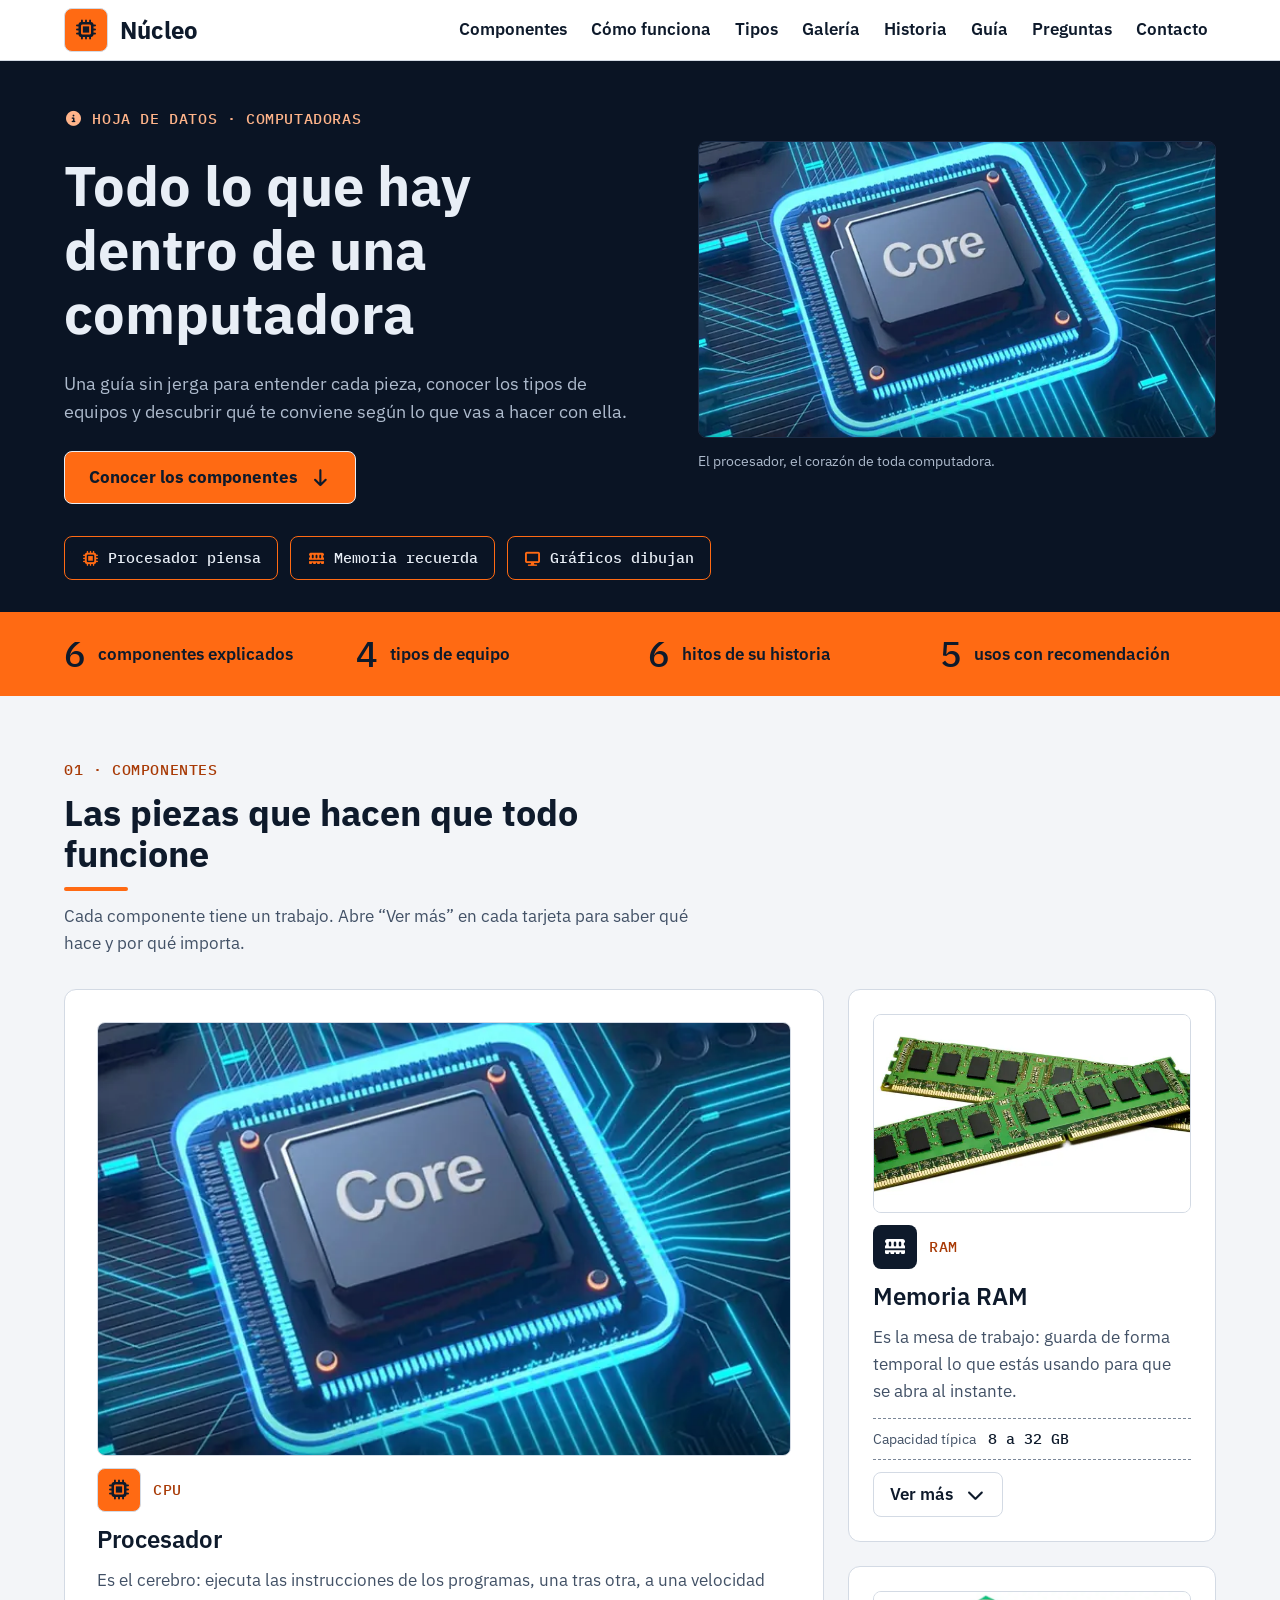
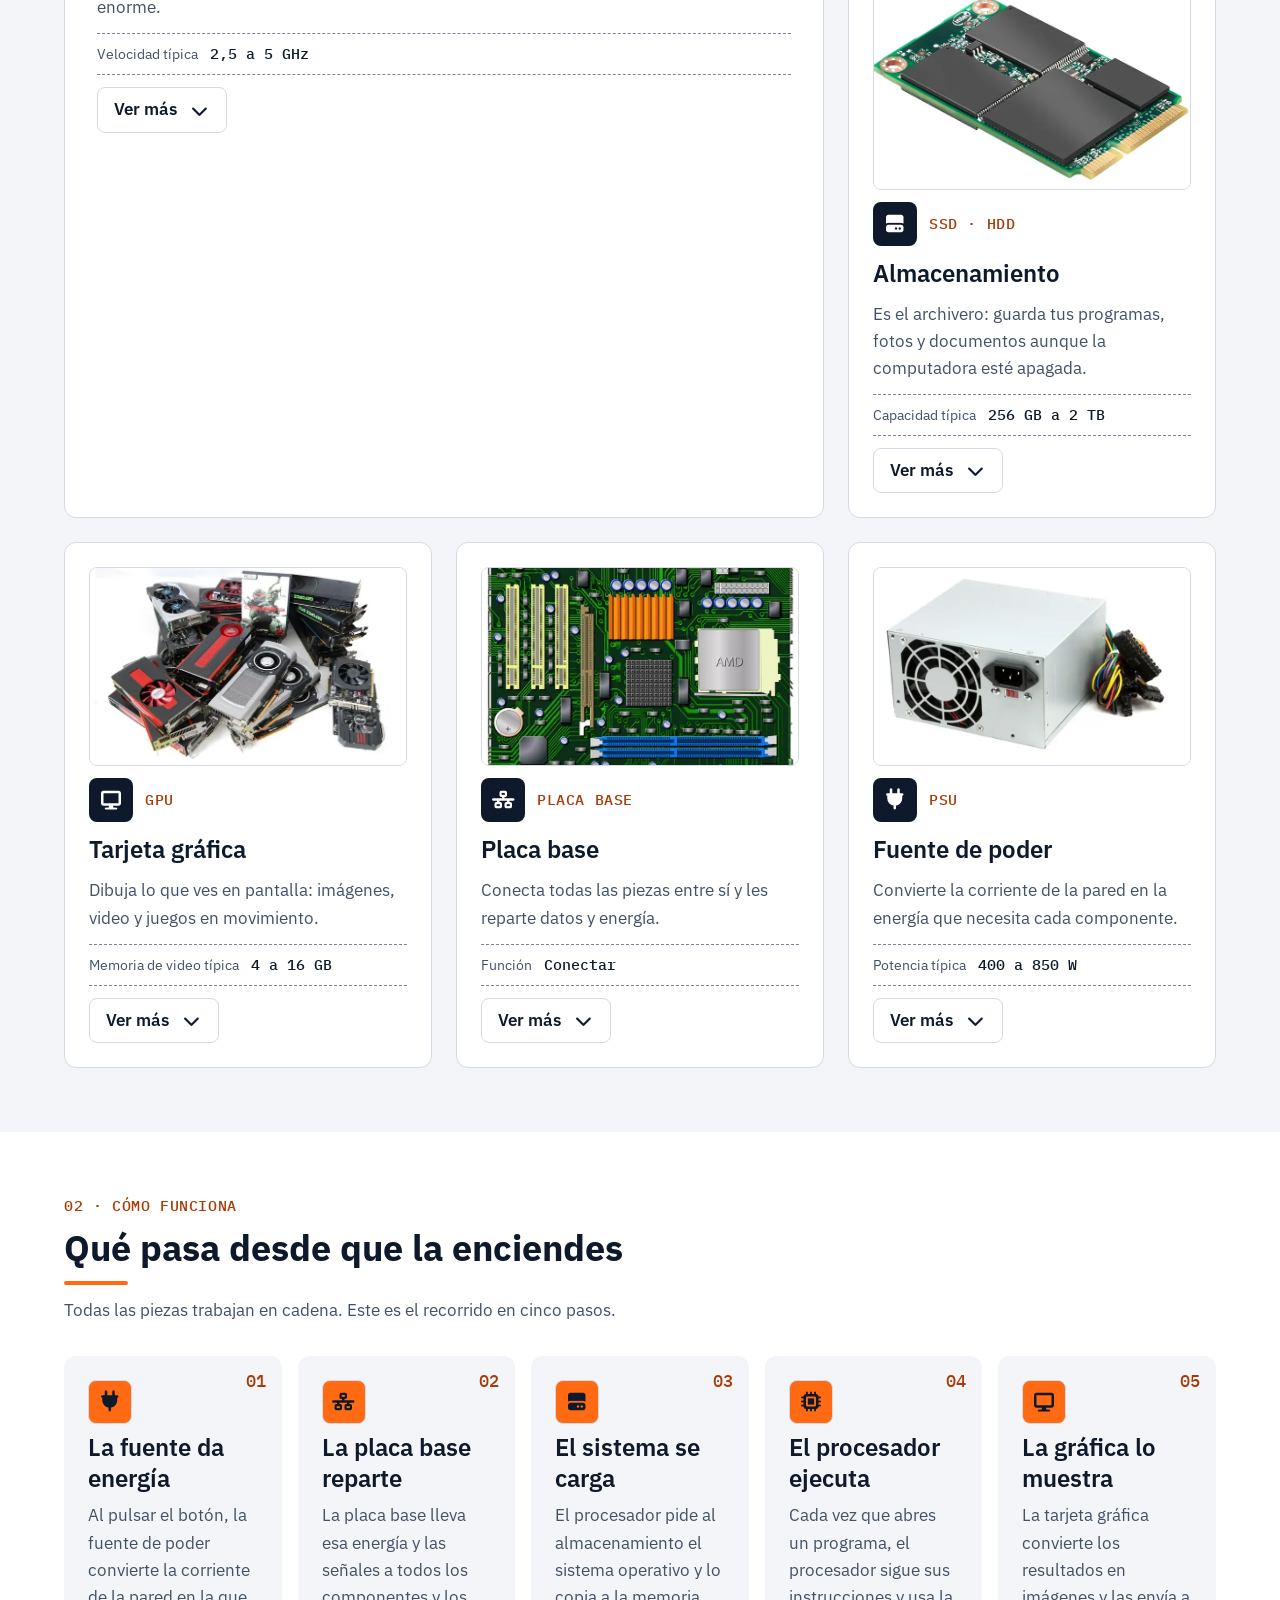
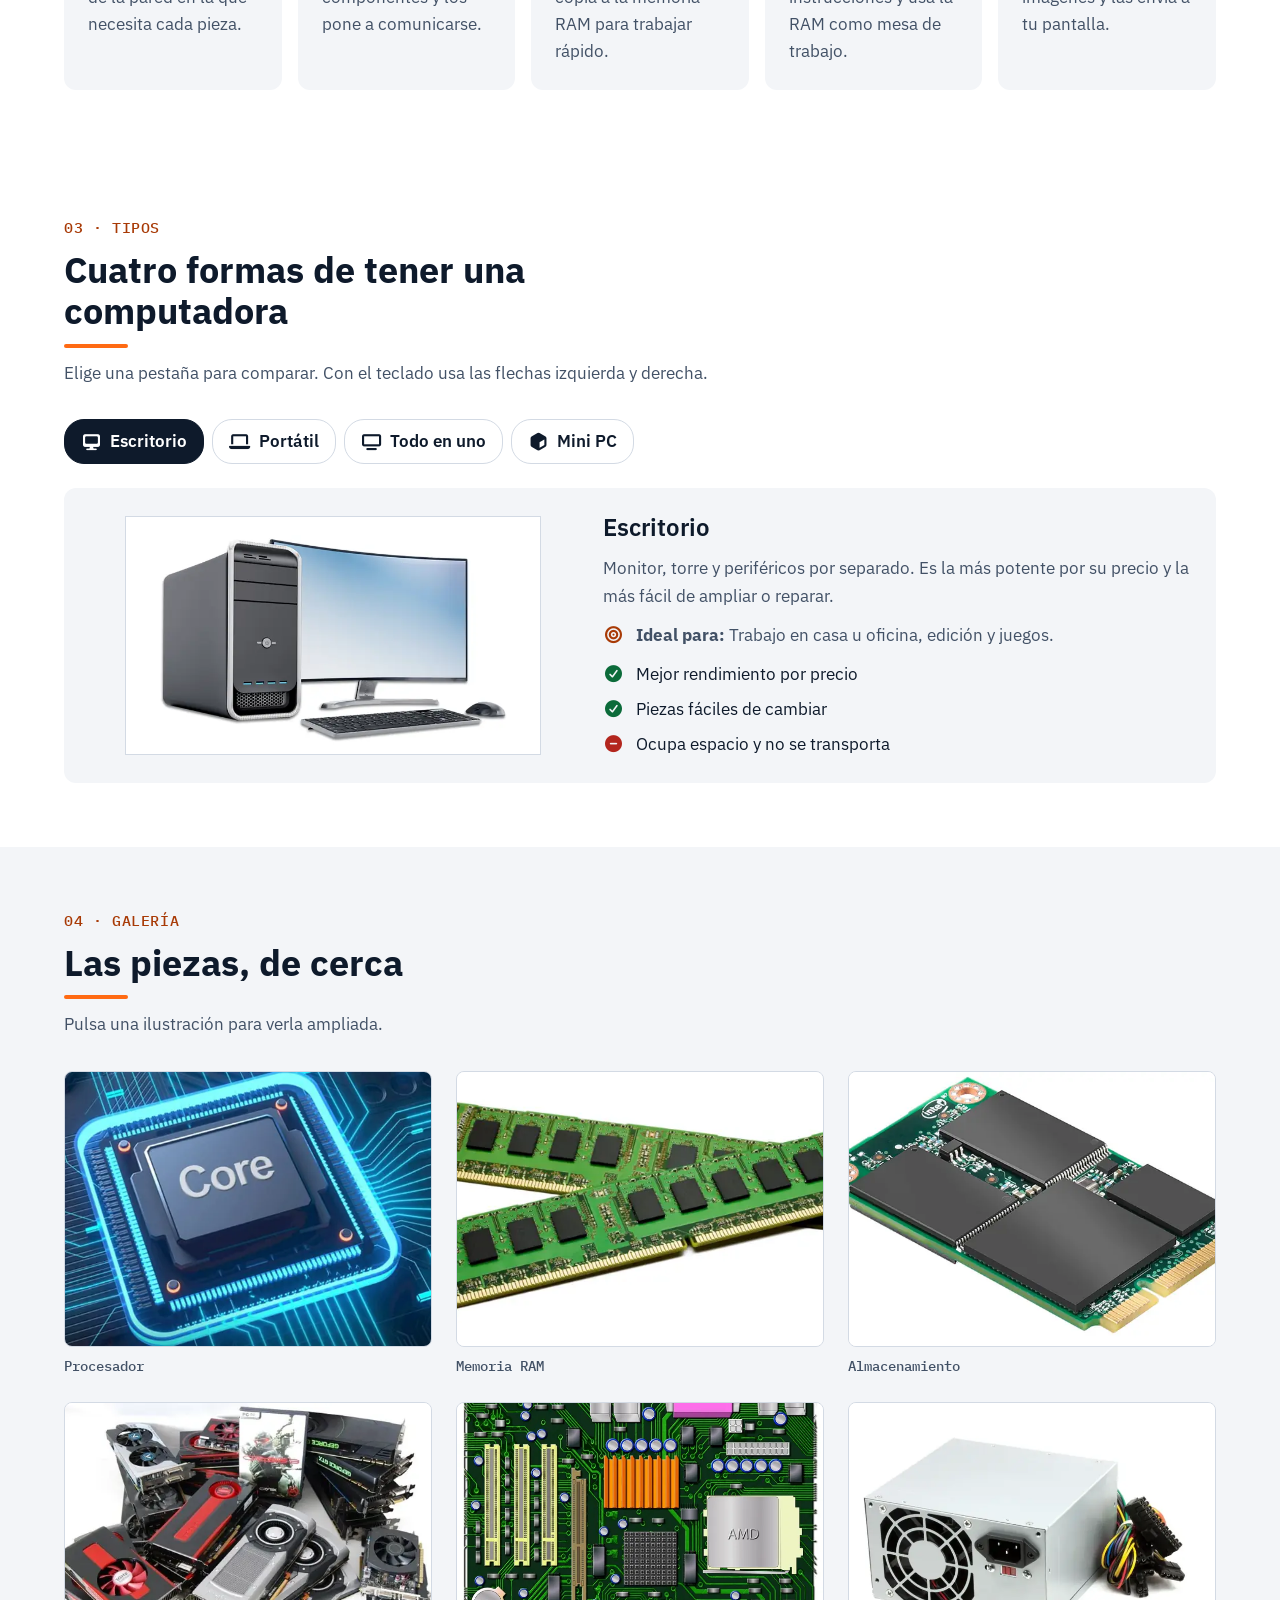
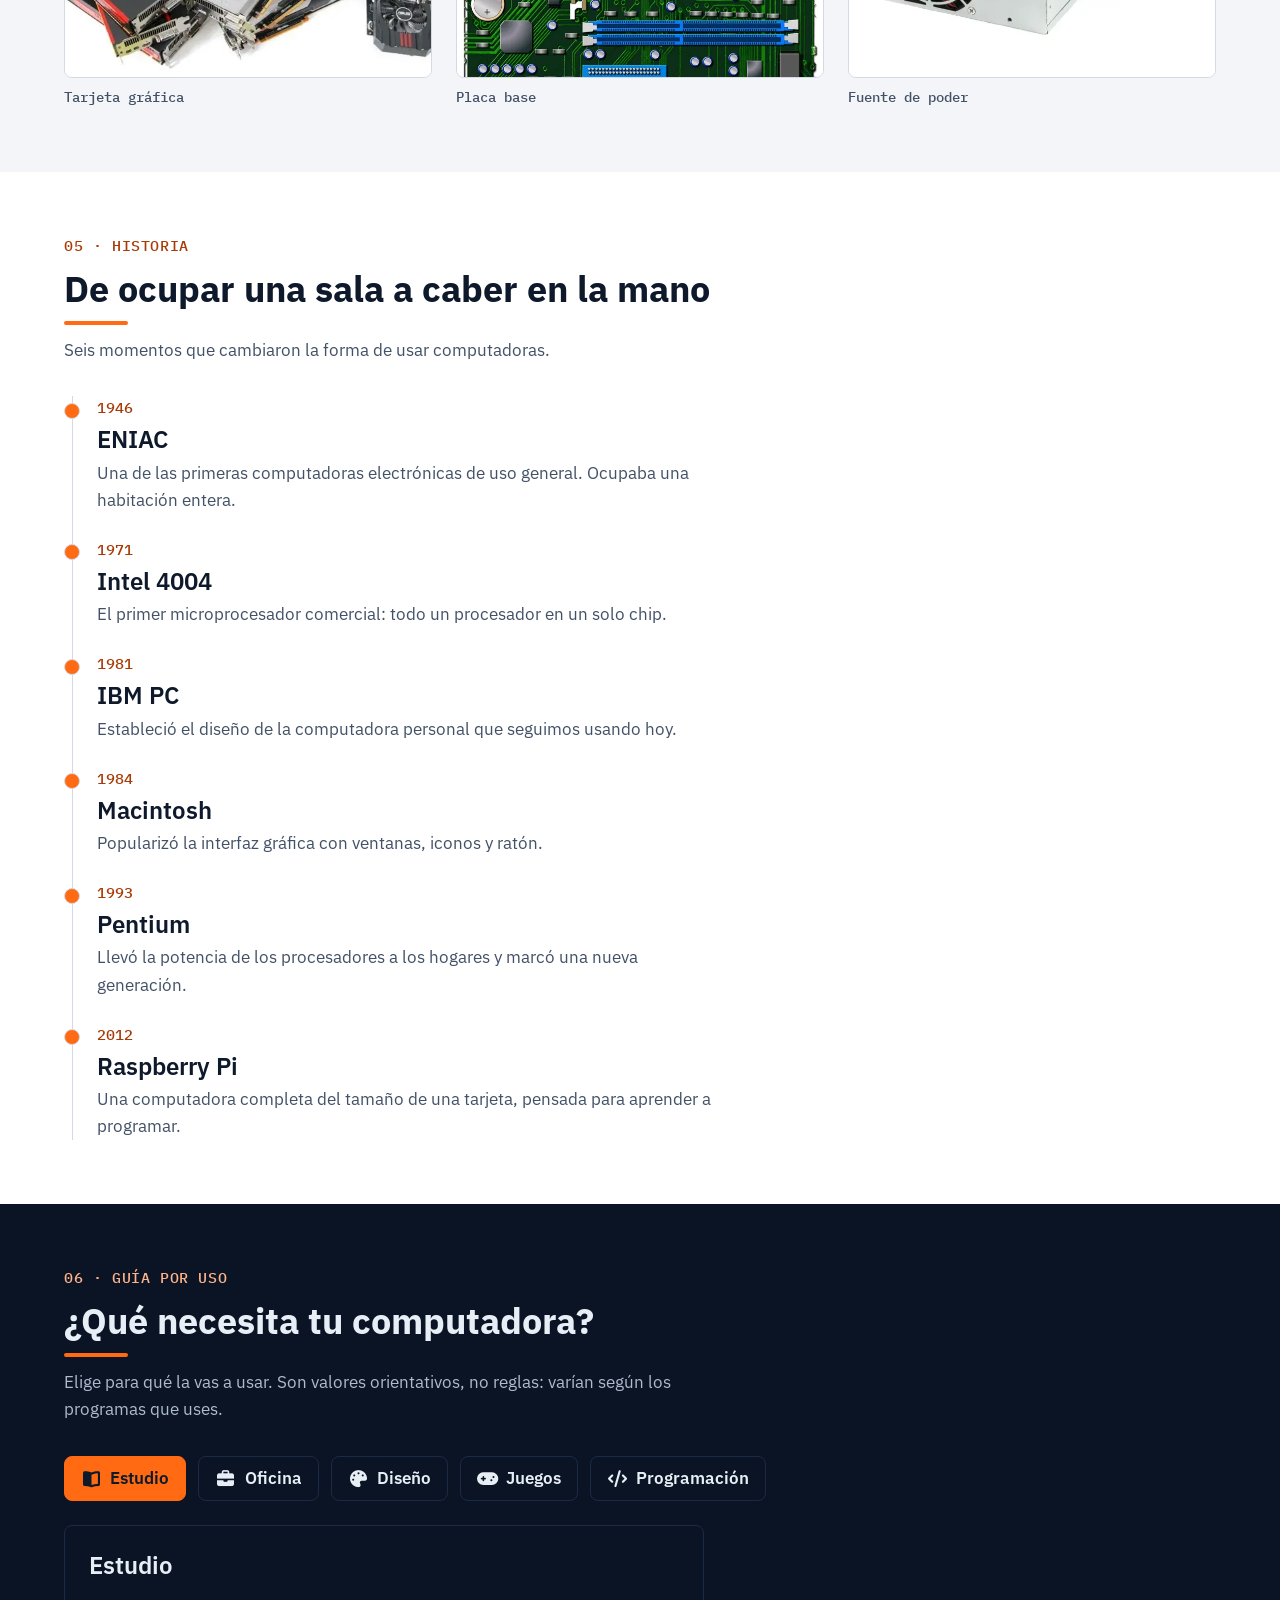
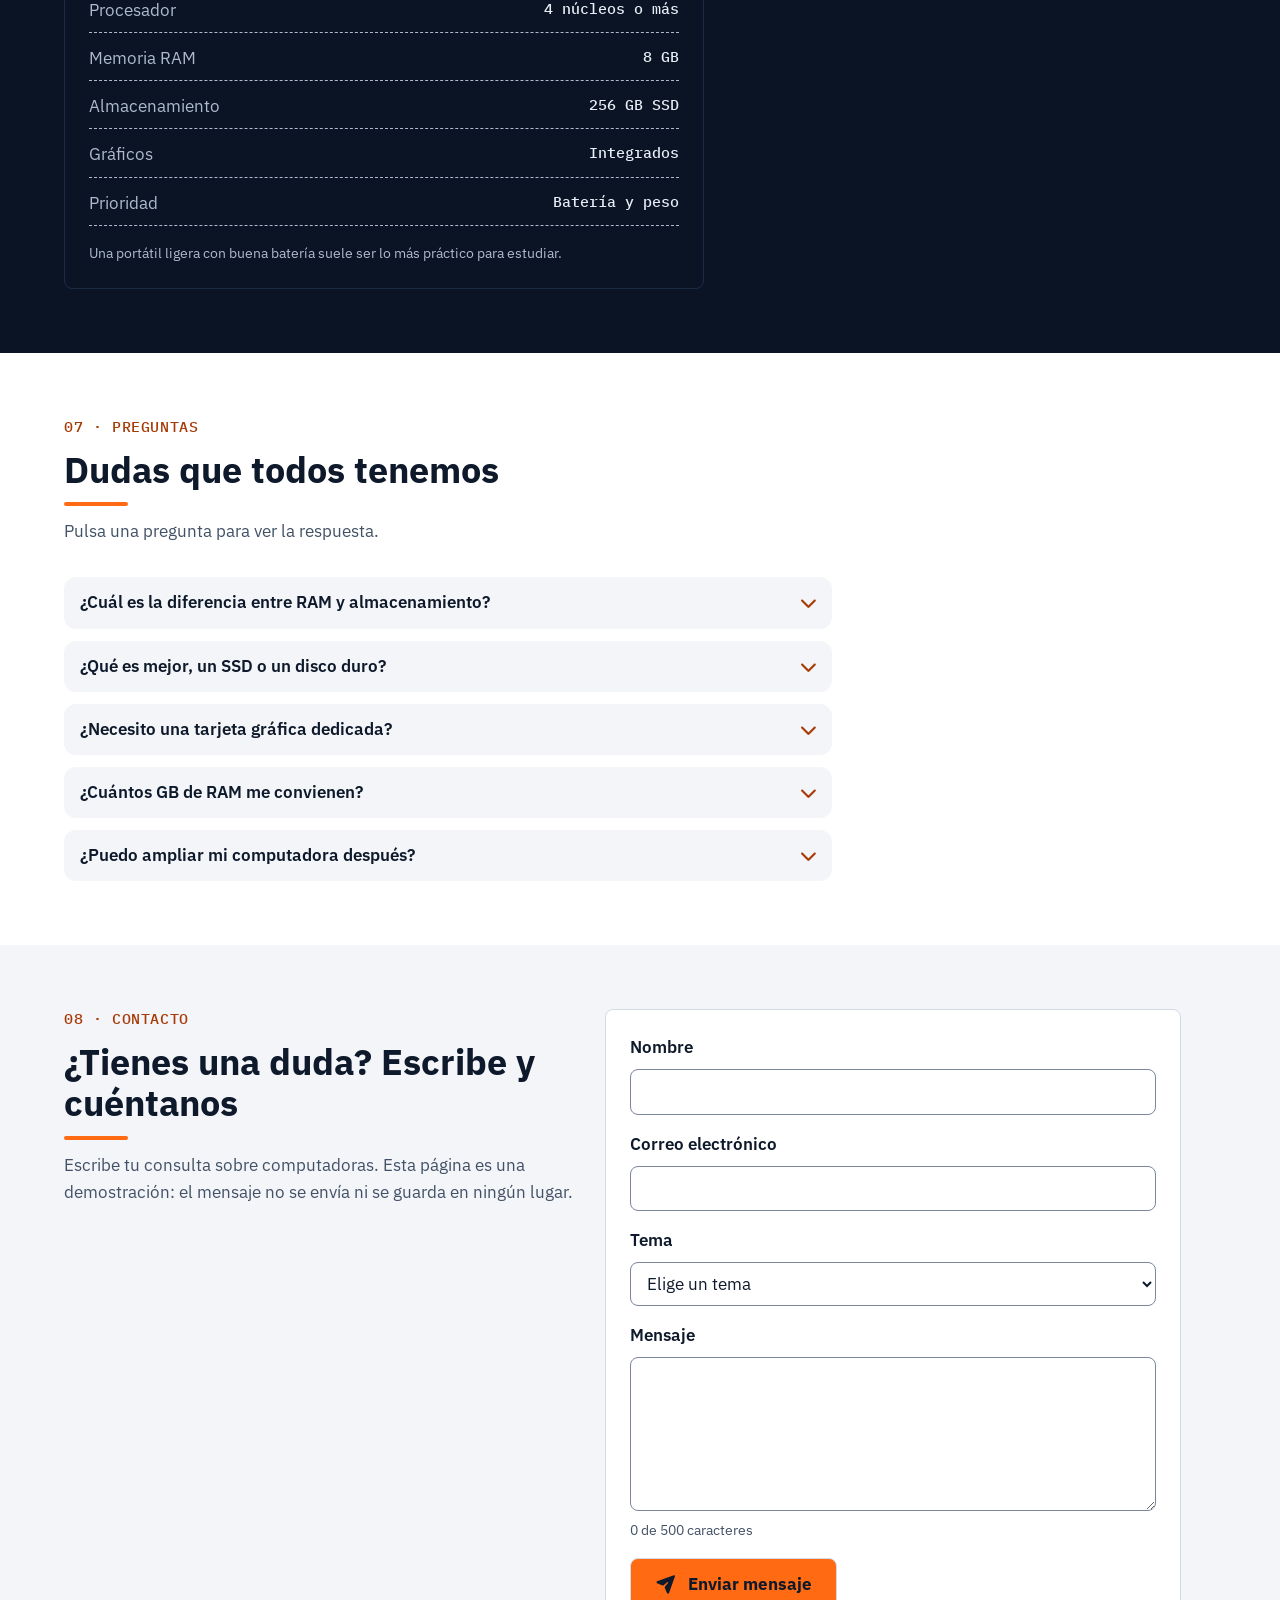
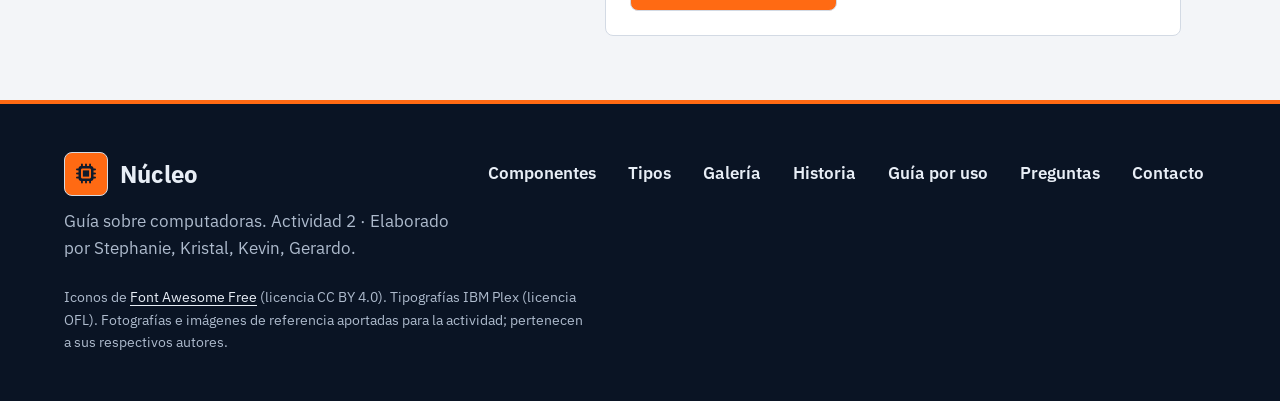
==== commit 502cd15a: "aviso sin conexion" ====
--- a/browser/index.html
+++ b/browser/index.html
@@ -48,21 +48,10 @@
     </div>
   </header>
 
-  <section class="ficha-pwa" aria-label="Datos de esta versión PWA">
-    <div class="contenedor ficha-pwa-interior">
-      <dl>
-        <div><dt>display</dt><dd class="declarado" id="pwa-display">browser</dd></div>
-        <div><dt>orientation</dt><dd class="declarado" id="pwa-orientation">any</dd></div>
-        <div><dt>Modo actual</dt><dd id="pwa-modo">—</dd></div>
-        <div><dt>Pantalla</dt><dd id="pwa-giro">—</dd></div>
-        <div><dt>Conexión</dt><dd id="pwa-red">—</dd></div>
-        <div id="pwa-sw-dd"><dt>Service worker</dt><dd id="pwa-sw">—</dd></div>
-      </dl>
-      <button id="pwa-instalar" class="boton-instalar" type="button" hidden>
-        <i class="fa-solid fa-download" aria-hidden="true"></i> Instalar app
-      </button>
-    </div>
-  </section>
+  <div id="aviso-red" class="aviso-red" role="status" aria-live="polite" hidden>
+    <i class="fa-solid fa-wifi" aria-hidden="true"></i>
+    <span id="aviso-red-texto"></span>
+  </div>
 
   <main id="contenido">
     <section id="inicio" class="hero" aria-labelledby="hero-titulo">
--- a/browser/css/pwa.css
+++ b/browser/css/pwa.css
@@ -1,33 +1,25 @@
-/* Núcleo · ficha PWA (igual en las cuatro versiones). Usa los tokens de estilos.css. */
-.ficha-pwa {
+/* Núcleo · aviso de conexión (igual en las cuatro versiones). Usa los tokens de estilos.css. */
+.aviso-red {
+  position: fixed;
+  left: 50%;
+  bottom: var(--space-4);
+  transform: translateX(-50%);
+  z-index: 50;
+  display: flex;
+  align-items: center;
+  gap: var(--space-3);
+  width: max-content;
+  max-width: calc(100% - 2 * var(--space-4));
+  padding: var(--space-3) var(--space-4);
+  border-radius: var(--radius-md);
+  border-left: var(--space-1) solid var(--color-primary);
   background: var(--color-night);
   color: var(--color-on-night);
-  border-bottom: var(--space-1) solid var(--color-primary);
   font-size: var(--text-small);
+  font-weight: 600;
+  box-shadow: 0 0.5rem 1.5rem rgba(10, 20, 36, 0.35);
 }
-.ficha-pwa-interior {
-  display: flex;
-  flex-wrap: wrap;
-  align-items: center;
-  gap: var(--space-2) var(--space-5);
-  padding-block: var(--space-3);
-}
-.ficha-pwa dl { display: flex; flex-wrap: wrap; gap: var(--space-2) var(--space-5); margin: 0; }
-.ficha-pwa dl div { display: flex; gap: var(--space-2); align-items: baseline; }
-.ficha-pwa dt { color: var(--color-on-night-muted); font-family: var(--font-mono); text-transform: uppercase; letter-spacing: 0.04em; }
-.ficha-pwa dd { margin: 0; font-weight: 600; }
-.ficha-pwa .declarado { color: var(--color-primary); font-family: var(--font-mono); }
-.ficha-pwa .boton-instalar {
-  min-height: var(--touch-min);
-  padding-inline: var(--space-4);
-  border: 0;
-  border-radius: var(--radius-sm);
-  background: var(--color-primary);
-  color: var(--color-on-primary);
-  font: inherit;
-  font-weight: 700;
-  cursor: pointer;
-}
-.ficha-pwa .boton-instalar[hidden] { display: none; }
-.ficha-pwa :focus-visible { outline: 3px solid var(--color-focus-on-night); outline-offset: 2px; }
-.sin-red .ficha-pwa { border-bottom-color: var(--color-focus-on-night); }
+.aviso-red[hidden] { display: none; }
+.aviso-red i { color: var(--color-primary); }
+.aviso-red.aviso-ok { border-left-color: var(--color-success); }
+.aviso-red.aviso-ok i { color: #6FD39B; }
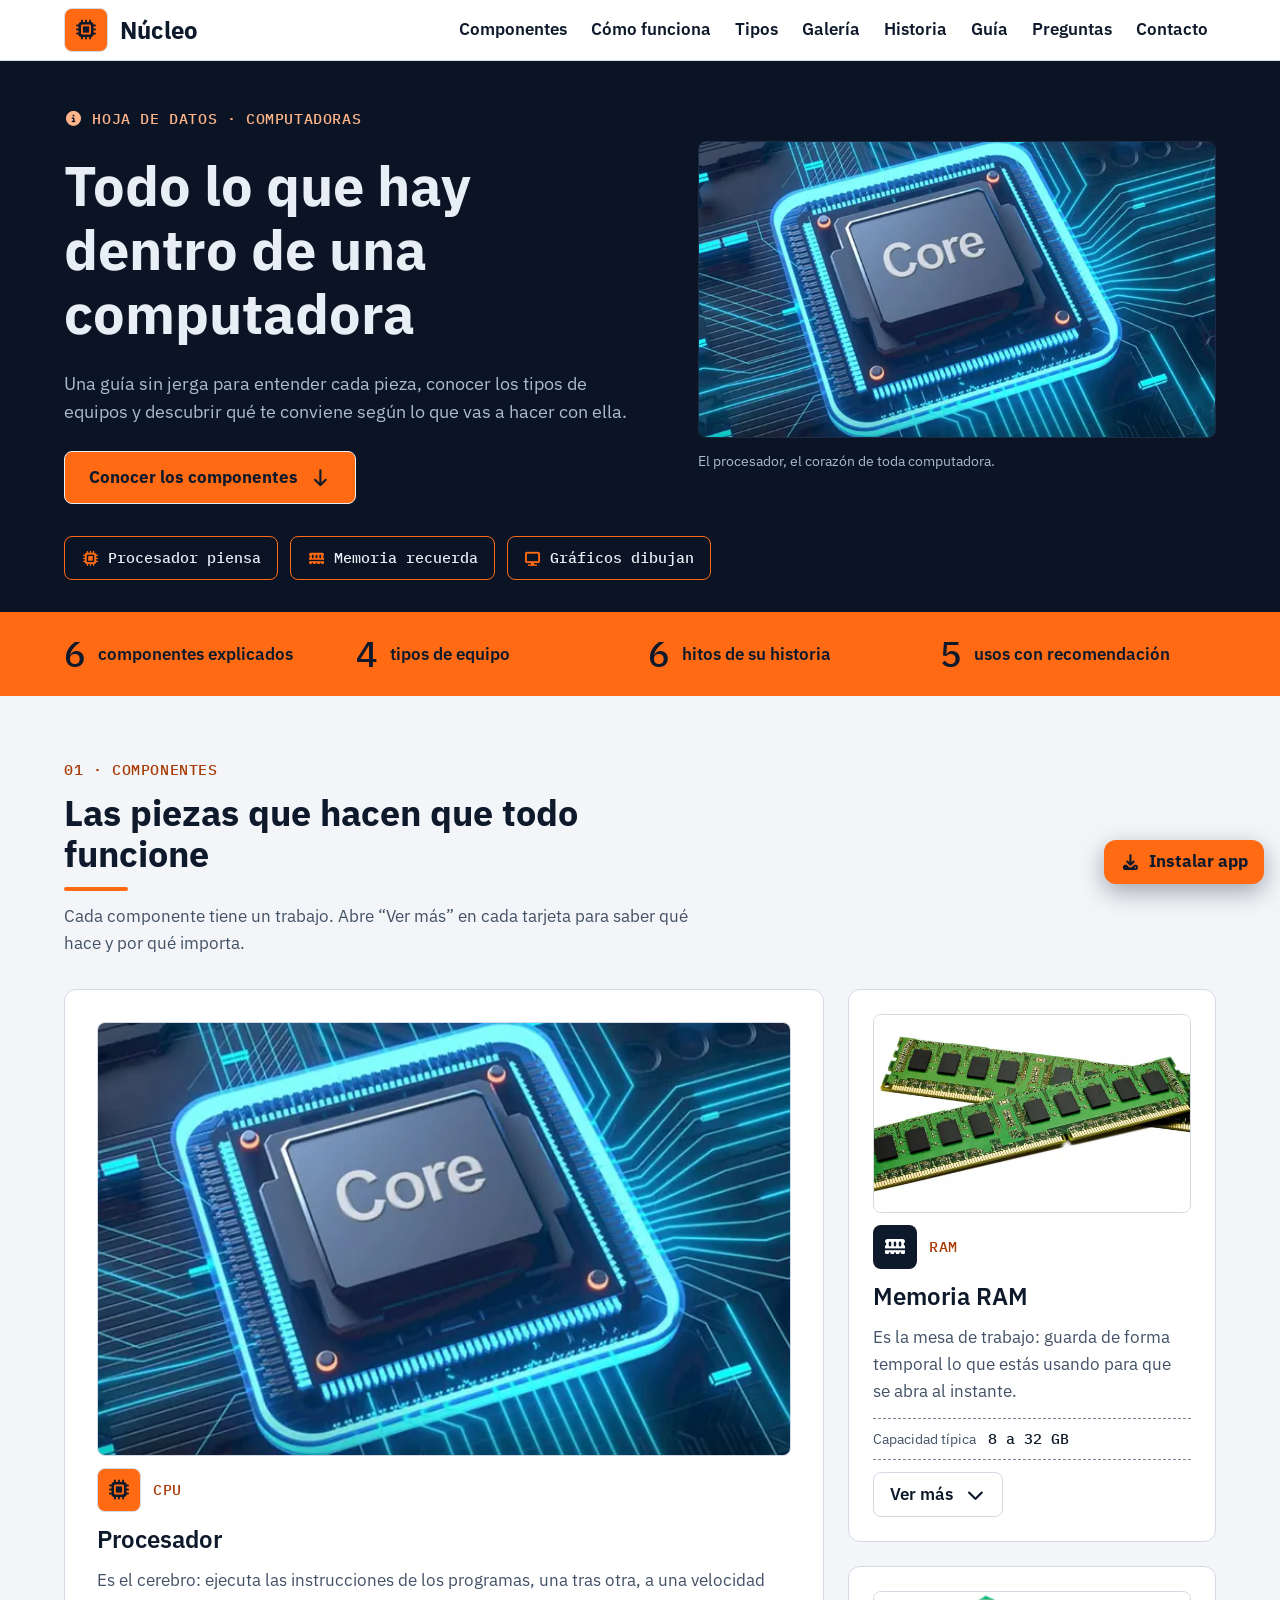
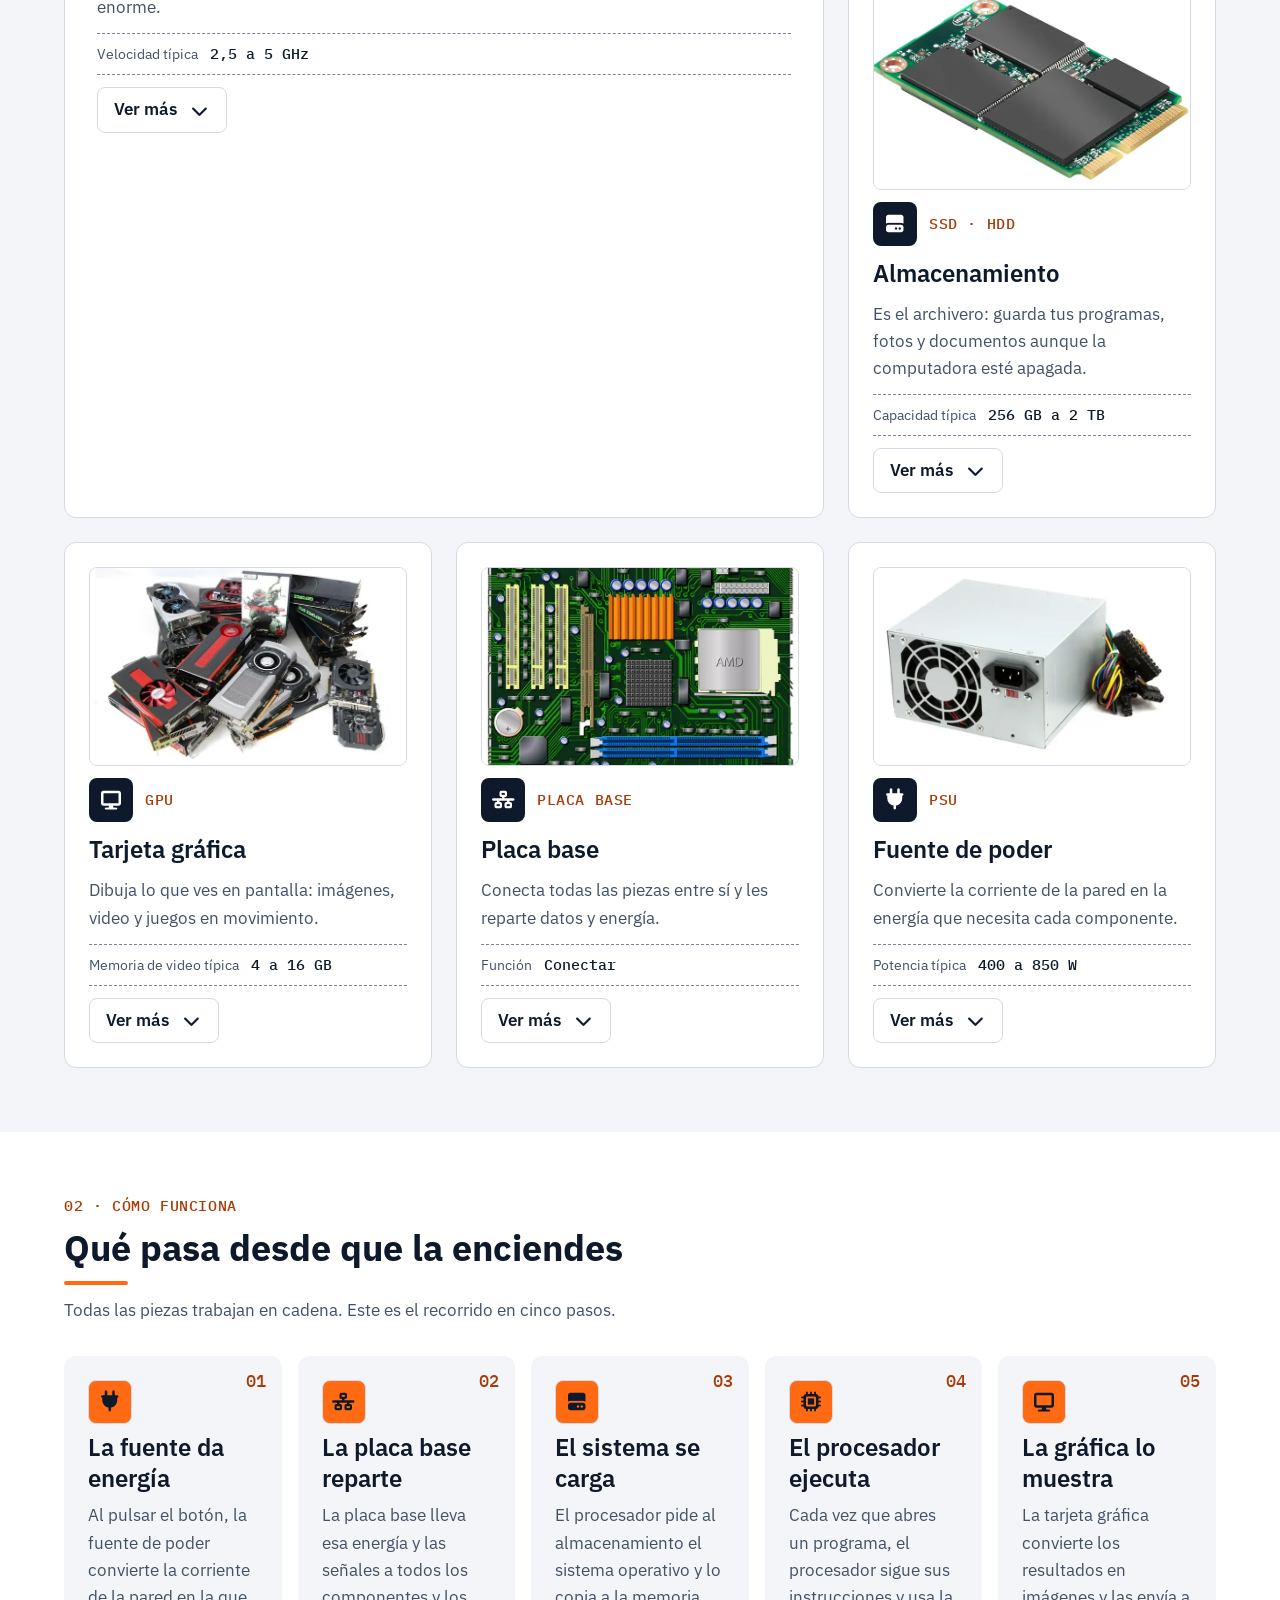
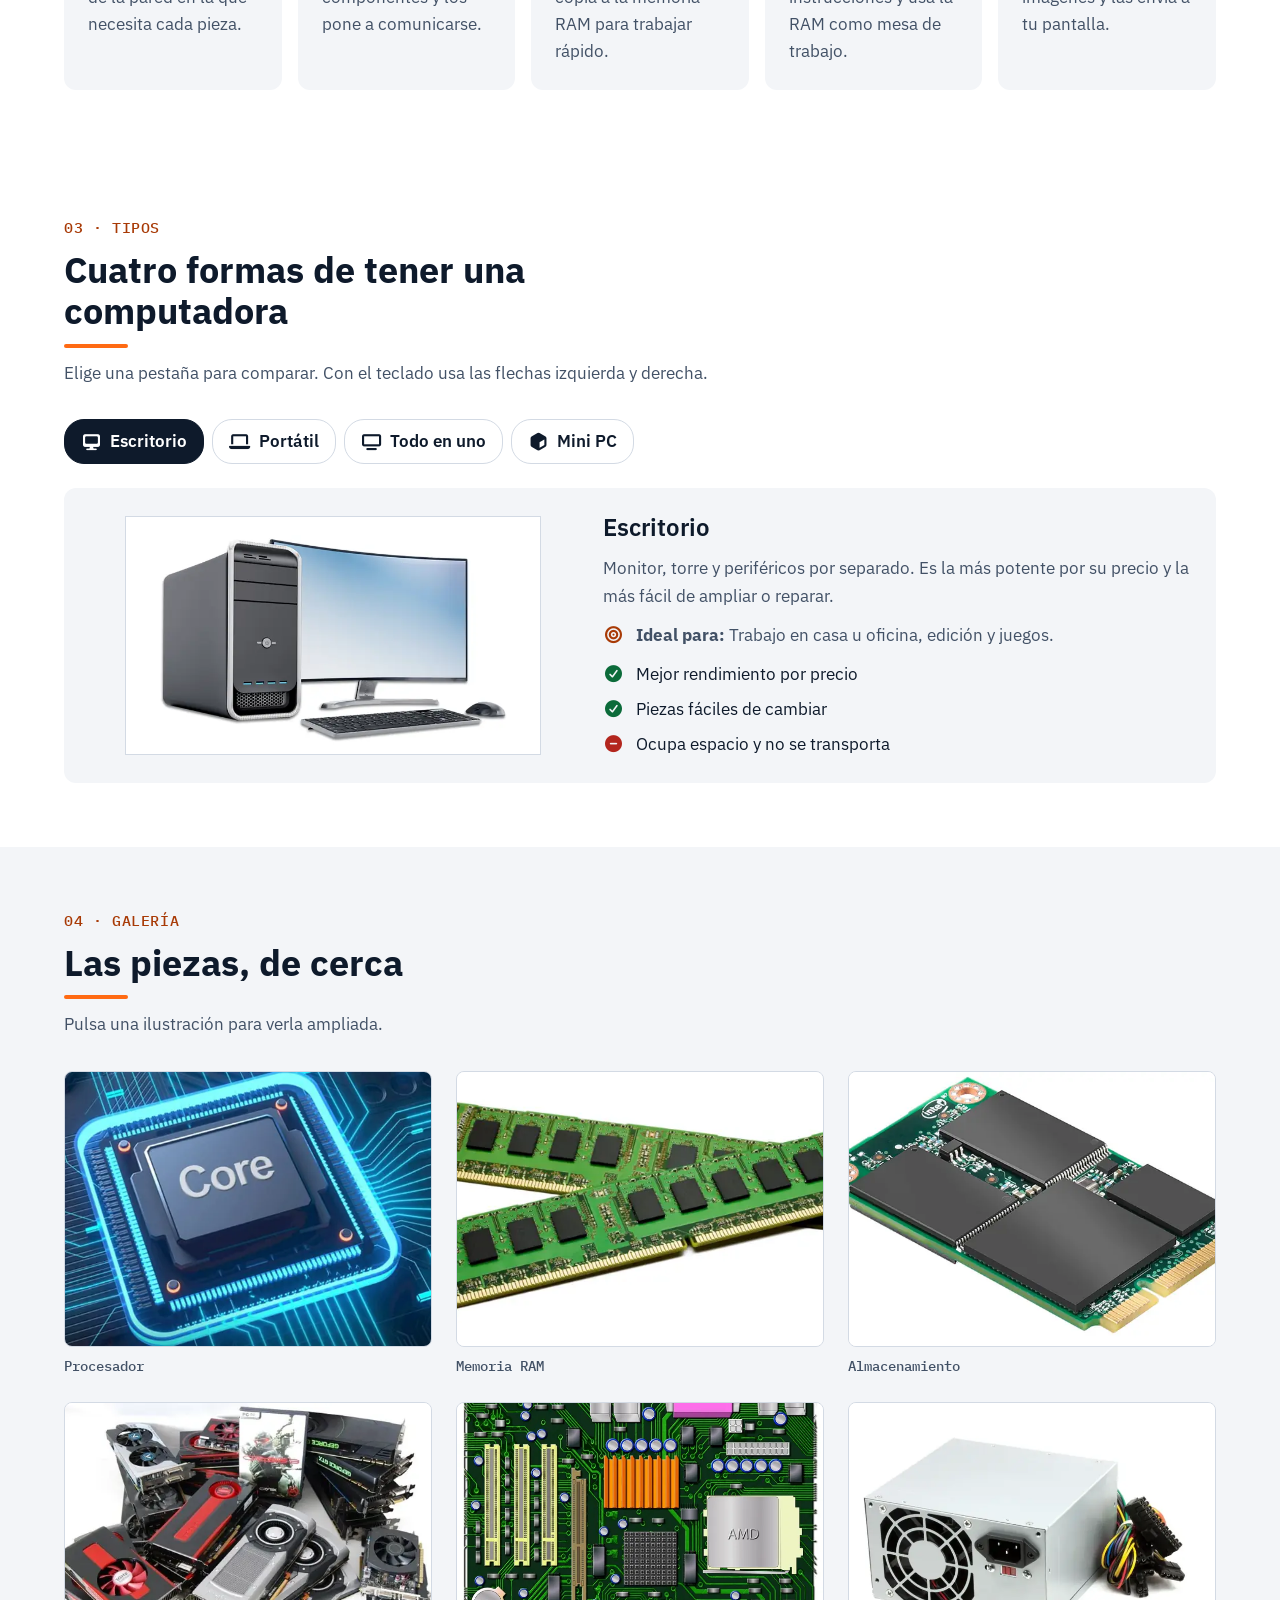
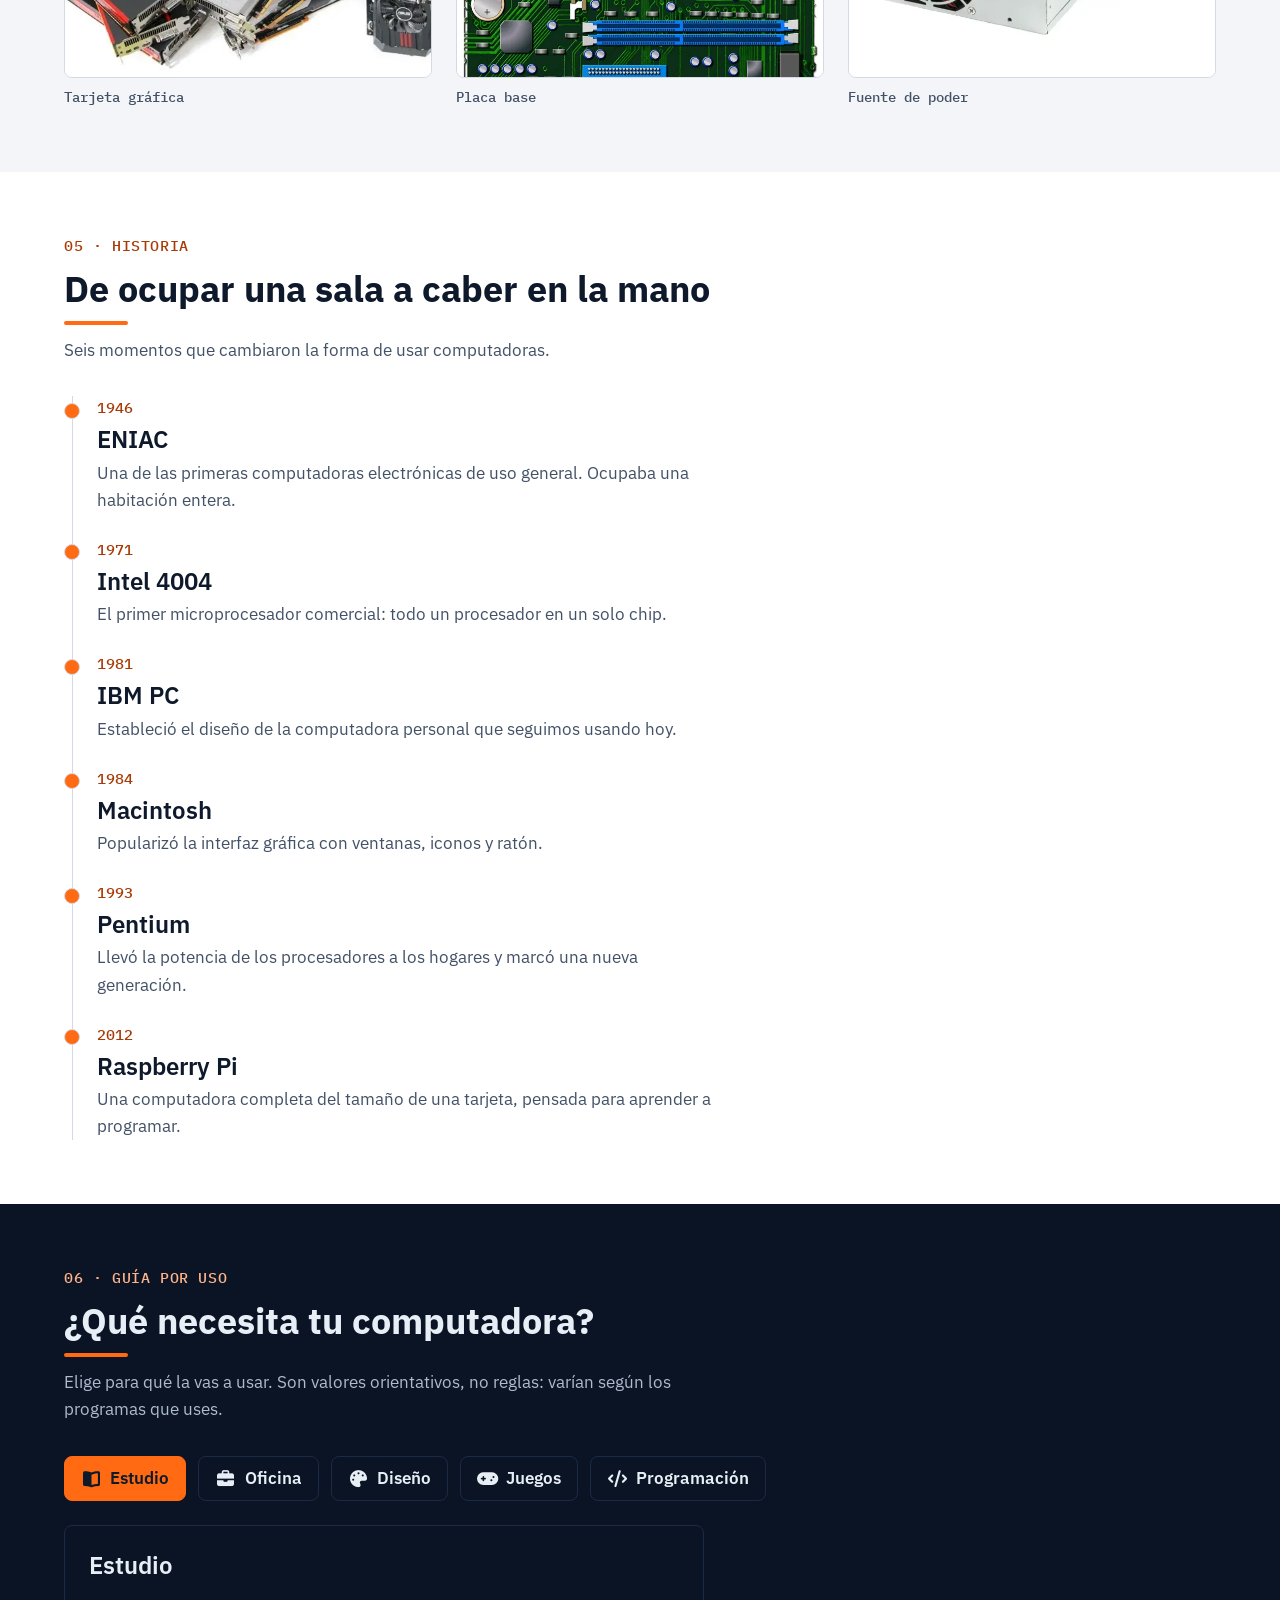
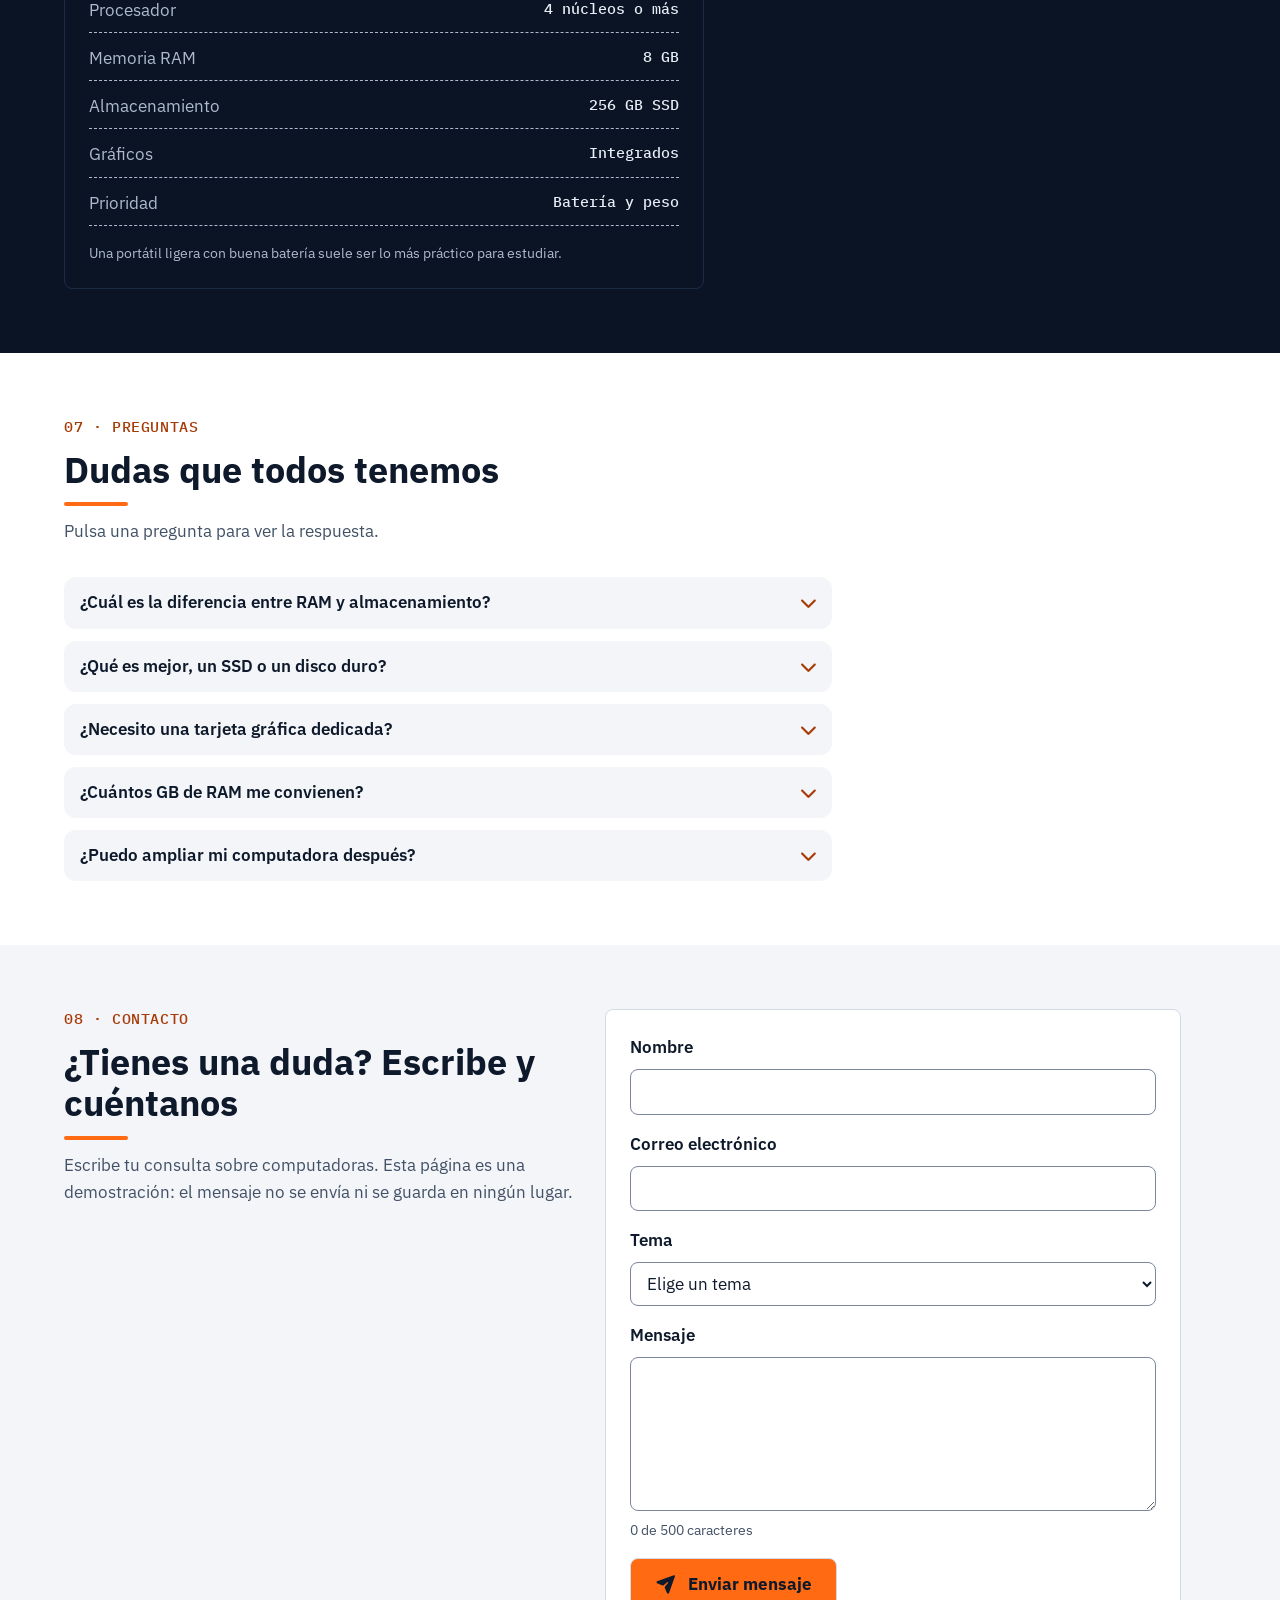
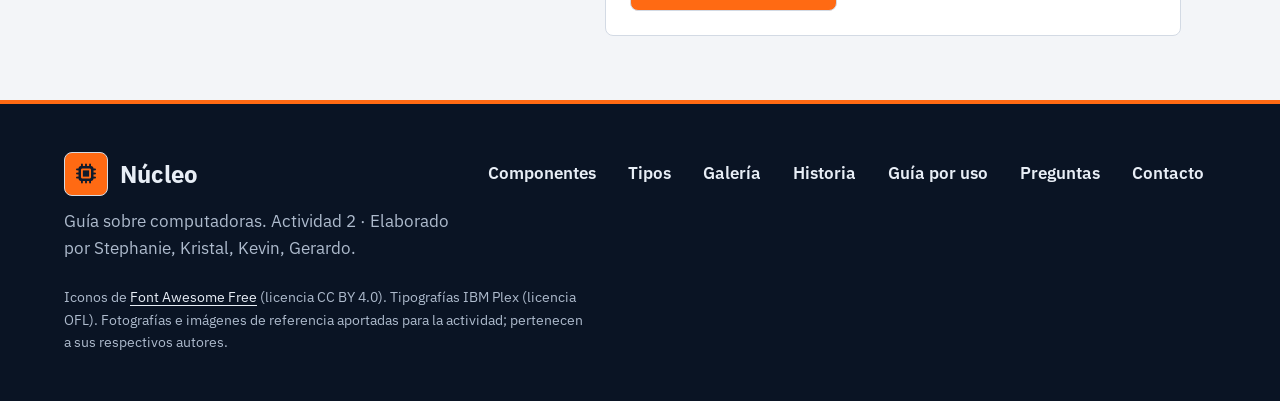
==== commit b6cd13cb: "boton de instalar" ====
--- a/browser/index.html
+++ b/browser/index.html
@@ -52,6 +52,9 @@
     <i class="fa-solid fa-wifi" aria-hidden="true"></i>
     <span id="aviso-red-texto"></span>
   </div>
+  <button id="pwa-instalar" class="boton-instalar" type="button" hidden>
+    <i class="fa-solid fa-download" aria-hidden="true"></i> Instalar app
+  </button>
 
   <main id="contenido">
     <section id="inicio" class="hero" aria-labelledby="hero-titulo">
--- a/browser/css/pwa.css
+++ b/browser/css/pwa.css
@@ -23,3 +23,28 @@
 .aviso-red i { color: var(--color-primary); }
 .aviso-red.aviso-ok { border-left-color: var(--color-success); }
 .aviso-red.aviso-ok i { color: #6FD39B; }
+
+/* Botón «Instalar app»: flotante abajo a la derecha; se oculta si la app ya se abrió instalada. */
+.boton-instalar {
+  position: fixed;
+  right: var(--space-4);
+  bottom: var(--space-4);
+  z-index: 40;
+  display: inline-flex;
+  align-items: center;
+  gap: var(--space-2);
+  min-height: var(--touch-min);
+  padding-inline: var(--space-4);
+  border: 0;
+  border-radius: var(--radius-md);
+  background: var(--color-primary);
+  color: var(--color-on-primary);
+  font: inherit;
+  font-weight: 700;
+  cursor: pointer;
+  box-shadow: 0 0.5rem 1.5rem rgba(10, 20, 36, 0.35);
+}
+.boton-instalar[hidden] { display: none; }
+.boton-instalar:focus-visible { outline: 3px solid var(--color-focus); outline-offset: 2px; }
+/* Cuando hay un aviso o no hay internet, el aviso ocupa el lugar del botón. */
+.sin-red .boton-instalar, .aviso-red:not([hidden]) ~ .boton-instalar { display: none; }
